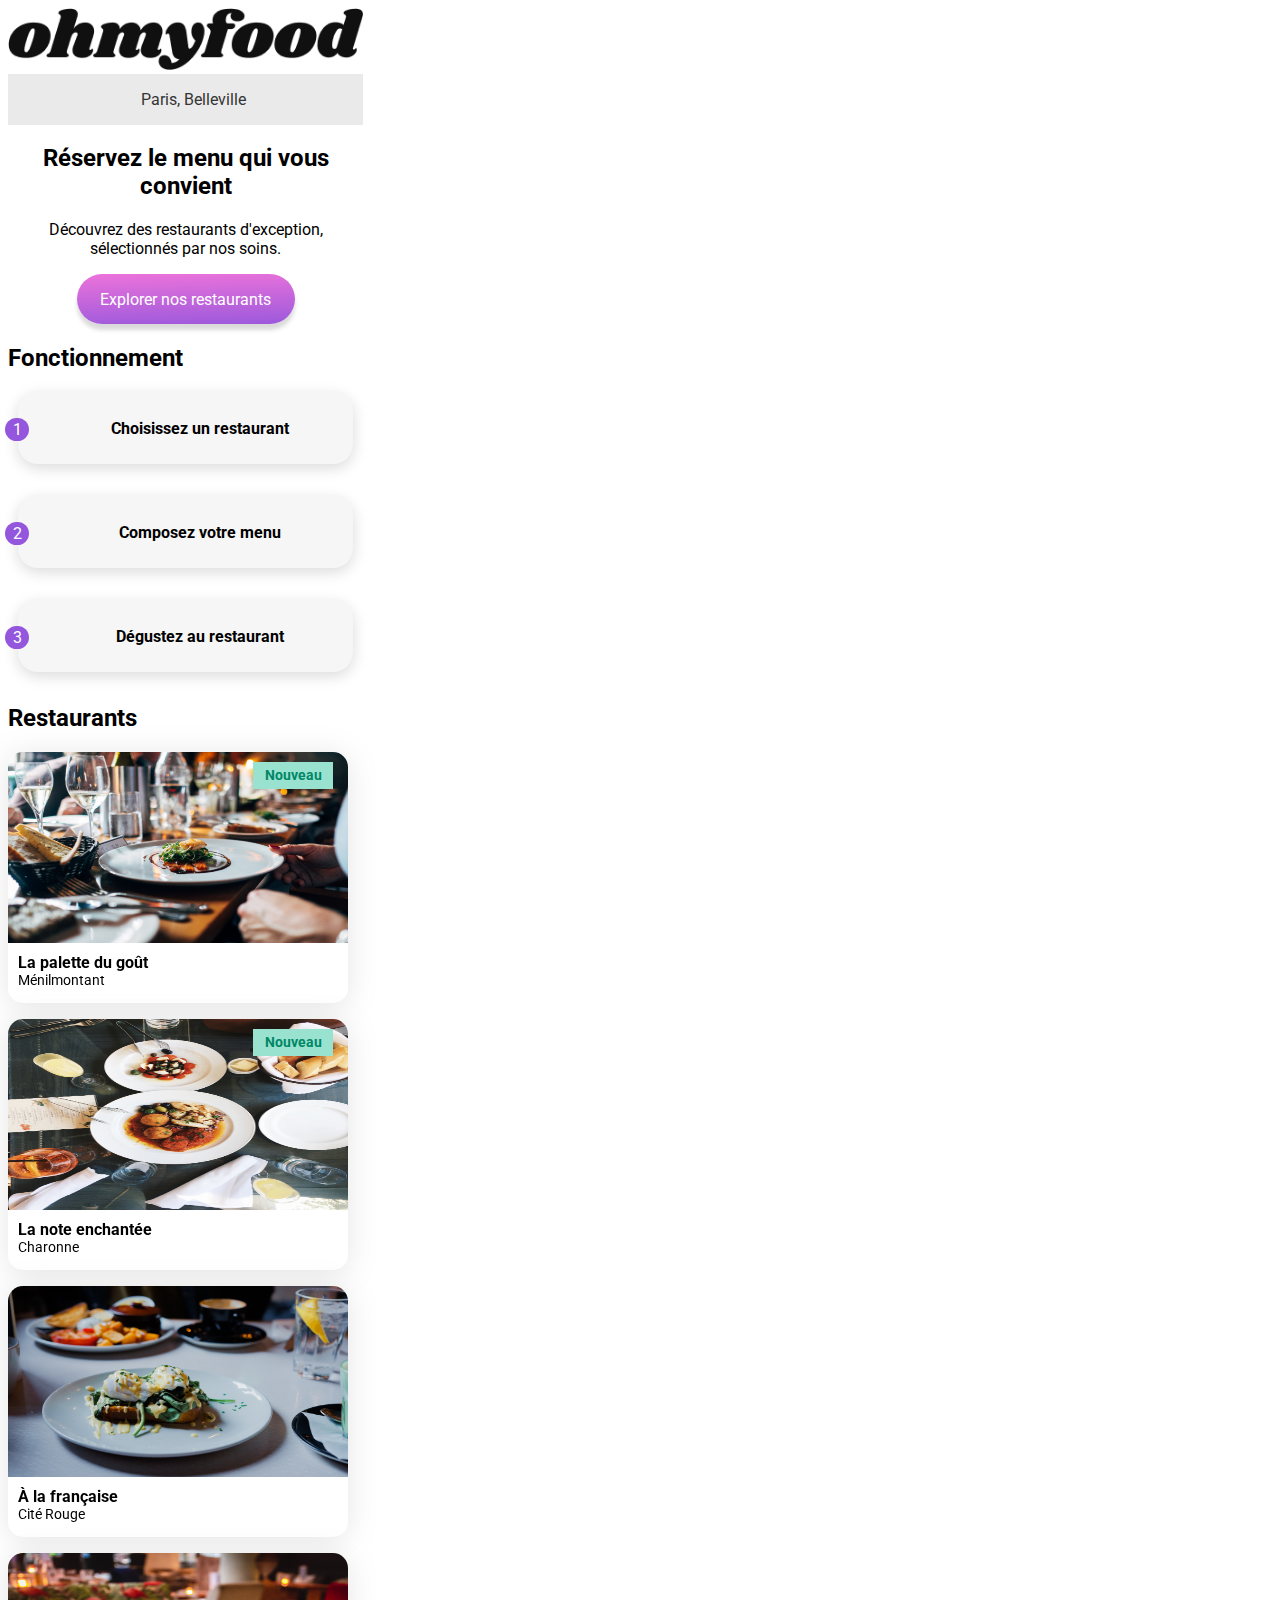
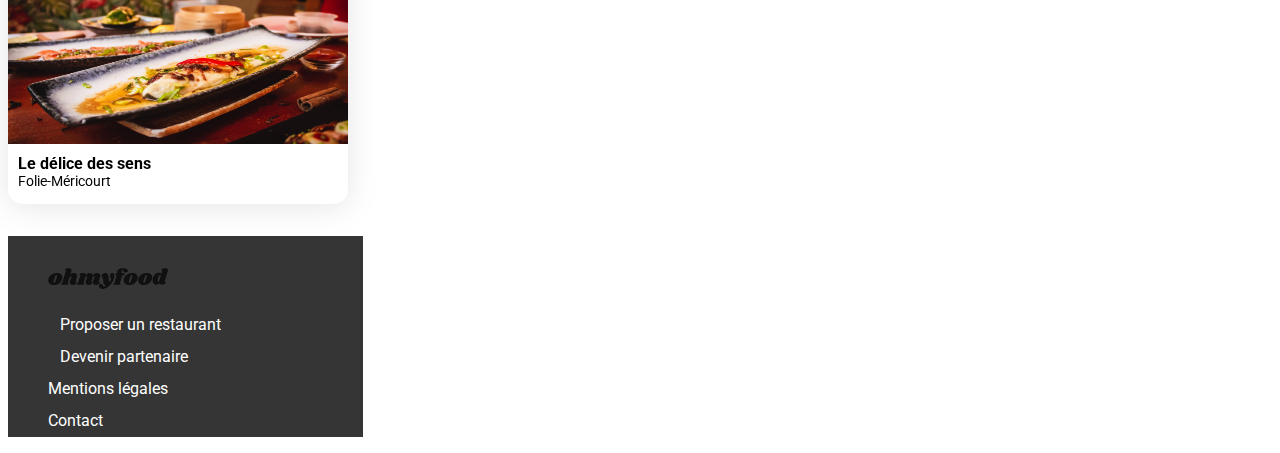
==== index.html @ 9942bced "add font" ====
<!DOCTYPE html>
<html lang="fr">
<head>
    <meta charset="UTF-8">
    <meta name="viewport" content="width=device-width, initial-scale=1.0">
    <link rel="stylesheet" href="style.css">
    <link rel="stylesheet" href="https://cdnjs.cloudflare.com/ajax/libs/font-awesome/6.2.1/css/all.min.css"
    integrity="sha512-MV7K8+y+gLIBoVD59lQIYicR65iaqukzvf/nwasF0nqhPay5w/9lJmVM2hMDcnK1OnMGCdVK+iQrJ7lzPJQd1w=="
    crossorigin="anonymous" referrerpolicy="no-referrer" />
    <link href='https://fonts.googleapis.com/css?family=Shrikhand' rel='stylesheet'>
    <link href='http://fonts.googleapis.com/css?family=Roboto' rel='stylesheet' type='text/css'>
    <title>Ohmyfood</title>
</head>
<body>



<!--Header-->
    <header>
        <!--Div avec logo + location-->
        <div>
            <img src="images/logo/ohmyfood.png" alt="logo du site">
            <div class="location">
                <i class="fa-solid fa-location-dot"></i>
                <p>Paris, Belleville</p>
            </div>
        </div>

        <!--Resume-->
        <div class="content-resume">
            <h2>Réservez le menu qui vous convient</h2>
            <p>Découvrez des restaurants d'exception, sélectionnés par nos soins.</p>
            <button class="btn">Explorer nos restaurants</button>
        </div>
    </header>

    <!--Main avec section Fonctionnement + Card restau-->
    <main>
        <!--Fonctionnement-->
        <section>
            <h2>Fonctionnement</h2>

            <article class="function-card">
                <p class="function-card-number">1</p>
                <i class="fa-solid fa-mobile-screen-button"></i>
                <p class="function-card-title">Choisissez un restaurant</p>
            </article>

            <article class="function-card">
                <p class="function-card-number">2</p>
                <i class="fa-solid fa-list-ul"></i>
                <p class="function-card-title">Composez votre menu</p>
            </article>

            <article class="function-card">
                <p class="function-card-number">3</p>
                <i class="fa-solid fa-store"></i>
                <p class="function-card-title">Dégustez au restaurant</p>
            </article>
        </section>


        <!--Card des restaurants-->

        <section>
            <h2>Restaurants</h2>

            <a href="#">
                <article class="restaurant-card">
                    <img src="images/restaurants/jay-wennington-N_Y88TWmGwA-unsplash.jpg" alt="image du restaurant">
                    <div class="tag">
                        <p>Nouveau</p>
                    </div>
                    <div class="card-content">
                        <div>
                            <h3>La palette du goût</h3>
                            <p>Ménilmontant</p>
                        </div>
                        <div class="content-icon">
                            <i class="fa-regular fa-heart"></i>
                        </div>
                    </div>
                </article>
            </a>

            <a href="#">
                <article class="restaurant-card">
                    <img src="images/restaurants/stil-u2Lp8tXIcjw-unsplash.jpg" alt="image du restaurant">
                    <div class="tag">
                        <p>Nouveau</p>
                    </div>
                    <div class="card-content">
                        <div>
                            <h3>La note enchantée</h3>
                            <p>Charonne</p>
                        </div>
                        <div class="content-icon">
                            <i class="fa-regular fa-heart"></i>
                        </div>
                    </div>
                </article>
            </a>

            <a href="#">
                <article class="restaurant-card">
                    <img src="images/restaurants/toa-heftiba-DQKerTsQwi0-unsplash.jpg" alt="image du restaurant">
                    <div class="card-content">
                        <div>
                            <h3>À la française</h3>
                            <p>Cité Rouge</p>
                        </div>
                        <div class="content-icon">
                            <i class="fa-regular fa-heart"></i>
                        </div>
                    </div>
                </article>
            </a>

            <a href="#">
                <article class="restaurant-card">
                    <img src="images/restaurants/louis-hansel-shotsoflouis-qNBGVyOCY8Q-unsplash.jpg" alt="image du restaurant">
                    <div class="card-content">
                        <div>
                            <h3>Le délice des sens</h3>
                            <p>Folie-Méricourt</p>
                        </div>
                        <div class="content-icon">
                            <i class="fa-regular fa-heart"></i>
                        </div>
                    </div>
                </article>
            </a>

        </section>
    </main>



        <!--Footer-->
    <footer>

        <div>
            <img src="images/logo/ohmyfood@2x.svg" alt="logo du site">
        </div>

        <div>
            <ul>
                <li class="footer-list">
                    <i class="fa-solid fa-utensils"></i>
                    <p>Proposer un restaurant</p>
                </li>
                <li class="footer-list">
                    <i class="fa-solid fa-handshake"></i>
                    <p>Devenir partenaire</p>
                </li>
                <li class="footer-list">Mentions légales</li>
                <!--Mailto ?-->
                <li class="footer-list">Contact</li>
            </ul>
        </div>
    </footer>

    
</body>
</html>
---- style.css ----
* {
    font-family: 'Roboto', sans-serif;
}


body {
    width: 355px;
}


a {
    text-decoration: none;
    color: black;
}

li {
    list-style: none;
}

/******Componant Restaurant Card*****/

.restaurant-card {
    height: 251px;
    width: 340px;
    display: flex;
    flex-direction: column;
    border-radius: 15px;
    filter: drop-shadow(0px 3px 15px rgba(0, 0, 0, 0.1));
    background-color: white;
    margin-bottom: 1em;
}

.restaurant-card img {
    width: 100%;
    height: 76%;
    border-top-left-radius: 15px;
    border-top-right-radius: 15px;
}

.tag {
    position: absolute;
    right: 15px;
    top: 10px;
    background-color: #99E2D0;
    width: 80px;
    height: 22px;
    font-size: 14px;
    text-align: center;
    padding-top: 5px;
}

.tag p {
    margin: 0;
    color: #008766;
    font-weight: bold;
}

.card-content {
    padding-left: 10px;
    padding-right: 15px;
    display: flex;
    justify-content: space-between;
}

.card-content h3 {
    margin: 0;
    font-size: 16px;
    margin-top: 10px;
}

.card-content p {
    margin: 0;
    font-size: 14px;
}

.content-icon {
    display: flex;
    align-items: center;
}

.fa-heart {
    font-size: 22px;
}




/*********Componant Function Card*********/

.function-card {
    display: flex;
    width: 335px;
    border-radius: 20px;
    height: 72px;
    position: relative;
    margin: 10px;
    background-color: #F6F6F6;
    box-shadow: 0px 4px 15px 0px #00000026;
    margin-bottom: 2em;
}

.function-card-number {
    position: absolute;
    left: -13px;
    top: 10px;
    background-color: #9356DC;
    color: white;
    border-radius: 31px;
    width: 24px;
    text-align: center;
    height: 21px;
    padding-top: 2px;
}

.function-card i {
    display: flex;
    align-items: center;
    padding-left: 29px;
    font-size: 21px;
    color: #7E7E7E;
}

.function-card-title {
    width: 100%;
    align-items: center;
    display: flex;
    justify-content: center;
    font-weight: bold;
}

/****Footer *****/

footer {
    background-color: #353535;
    color: white;
    margin-top: 2em;
}

footer img {
    width: 120px;
    padding-left: 2.5em;
    fill: white;
    padding-top: 2em;
}

.footer-list {
    display: flex;
    line-height: 2em;
}

.footer-list i {
    display: flex;
    align-items: center;
    font-size: 13px;
}

.footer-list p {
    padding-left: 12px;
    margin: 0;
}

/***Componant Btn***/

.btn {
    width: 218px;
    height: 50px;
    border-radius: 25px;
    background: linear-gradient(358.33deg, #9356DC -11.44%, #FF79DA 123.93%);
    color: white;
    border: none;
    font-size: 1em;
    box-shadow: 0px 6px 4px 0px #00000026;
}

/******** Header ********/

.location {
    display: flex;
    align-items: center;
    background-color: #EAEAEA;
    color: #353535;
    justify-content: center;
}

.location p {
    padding-left: 1em;
}

.content-resume {
    text-align: center;
}

header img {
    width: 100%;
}
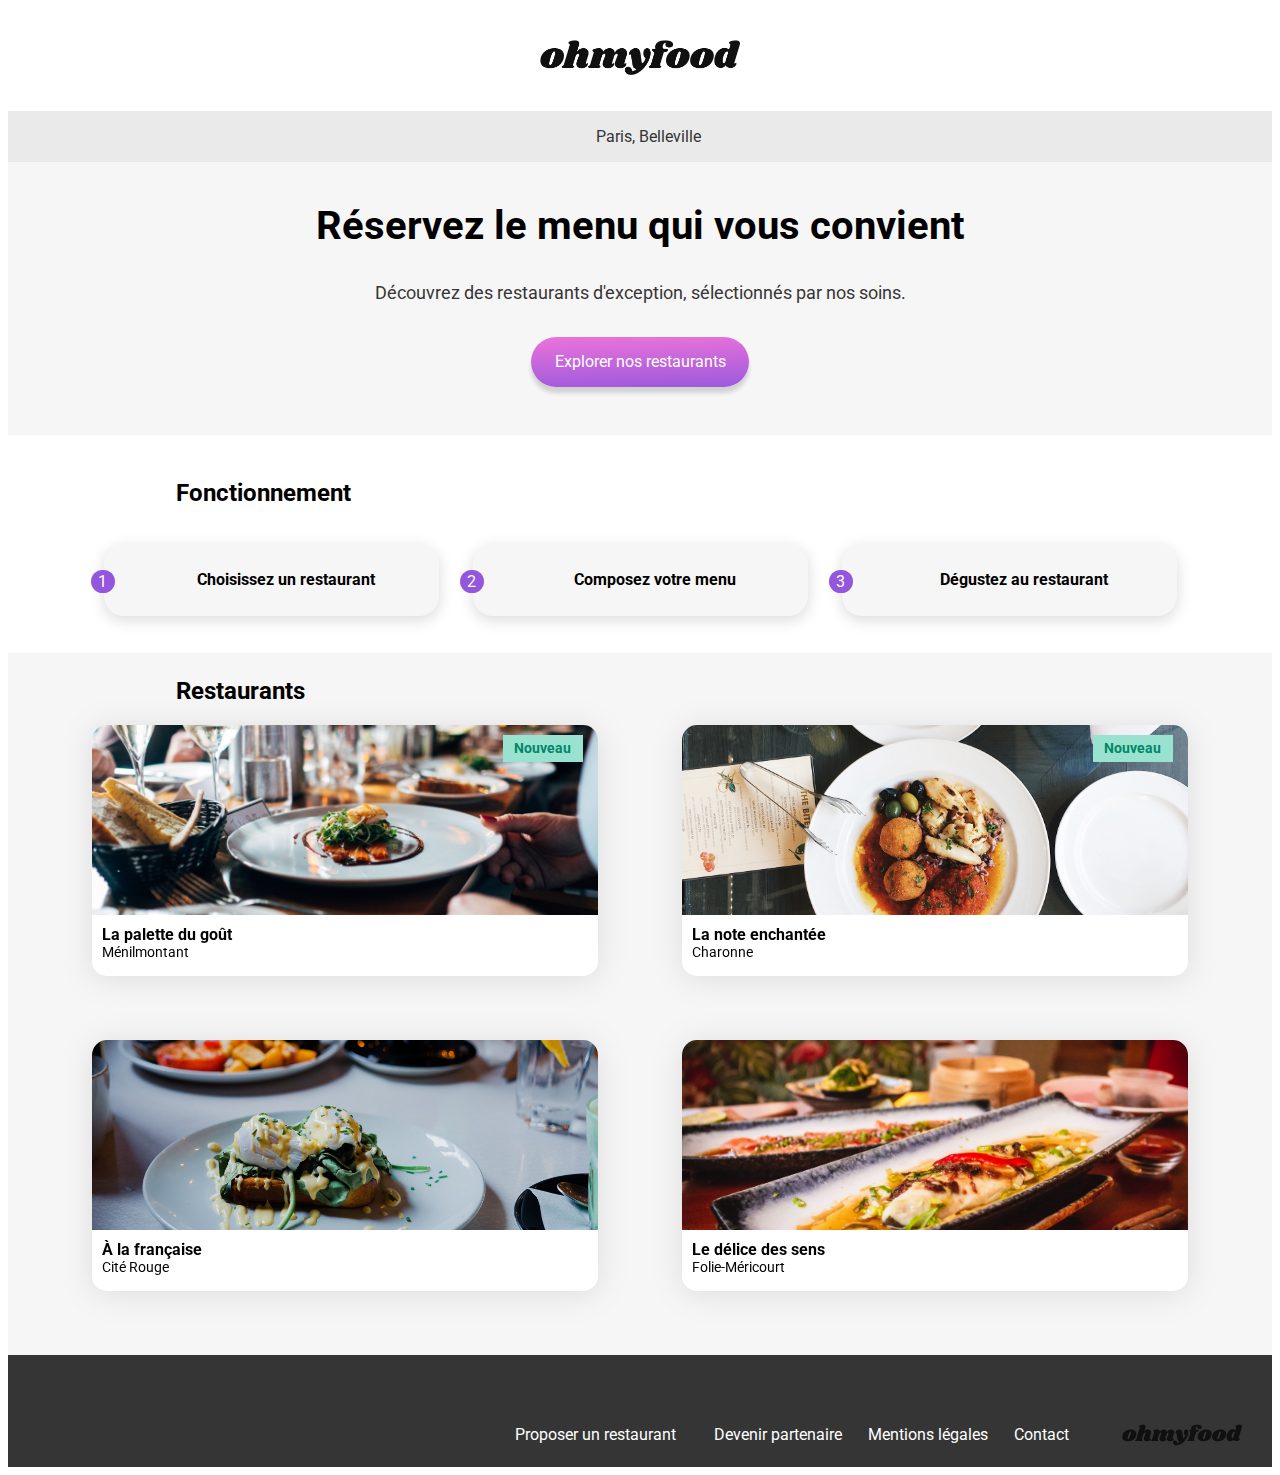
==== commit 4625faab: "responsive desktop homepage" ====
--- a/index.html
+++ b/index.html
@@ -18,7 +18,7 @@
 <!--Header-->
     <header>
         <!--Div avec logo + location-->
-        <div>
+        <div class="container-header">
             <img src="images/logo/ohmyfood.png" alt="logo du site">
             <div class="location">
                 <i class="fa-solid fa-location-dot"></i>
@@ -40,96 +40,100 @@
         <section>
             <h2>Fonctionnement</h2>
 
-            <article class="function-card">
-                <p class="function-card-number">1</p>
-                <i class="fa-solid fa-mobile-screen-button"></i>
-                <p class="function-card-title">Choisissez un restaurant</p>
-            </article>
+            <div class="container-card">
+                <article class="function-card">
+                    <p class="function-card-number">1</p>
+                    <i class="fa-solid fa-mobile-screen-button"></i>
+                    <p class="function-card-title">Choisissez un restaurant</p>
+                </article>
 
-            <article class="function-card">
-                <p class="function-card-number">2</p>
-                <i class="fa-solid fa-list-ul"></i>
-                <p class="function-card-title">Composez votre menu</p>
-            </article>
+                <article class="function-card">
+                    <p class="function-card-number">2</p>
+                    <i class="fa-solid fa-list-ul"></i>
+                    <p class="function-card-title">Composez votre menu</p>
+                </article>
 
-            <article class="function-card">
-                <p class="function-card-number">3</p>
-                <i class="fa-solid fa-store"></i>
-                <p class="function-card-title">Dégustez au restaurant</p>
-            </article>
+                <article class="function-card">
+                    <p class="function-card-number">3</p>
+                    <i class="fa-solid fa-store"></i>
+                    <p class="function-card-title">Dégustez au restaurant</p>
+                </article>
+            </div>
         </section>
 
 
         <!--Card des restaurants-->
 
-        <section>
+        <section class="container-card-restaurant">
             <h2>Restaurants</h2>
 
-            <a href="#">
-                <article class="restaurant-card">
-                    <img src="images/restaurants/jay-wennington-N_Y88TWmGwA-unsplash.jpg" alt="image du restaurant">
-                    <div class="tag">
-                        <p>Nouveau</p>
-                    </div>
-                    <div class="card-content">
-                        <div>
-                            <h3>La palette du goût</h3>
-                            <p>Ménilmontant</p>
+            <div class="container-restaurant">
+                <a href="#">
+                    <article class="restaurant-card">
+                        <img src="images/restaurants/jay-wennington-N_Y88TWmGwA-unsplash.jpg" alt="image du restaurant">
+                        <div class="tag">
+                            <p>Nouveau</p>
                         </div>
-                        <div class="content-icon">
-                            <i class="fa-regular fa-heart"></i>
+                        <div class="card-content">
+                            <div>
+                                <h3>La palette du goût</h3>
+                                <p>Ménilmontant</p>
+                            </div>
+                            <div class="content-icon">
+                                <i class="fa-regular fa-heart"></i>
+                            </div>
                         </div>
-                    </div>
-                </article>
-            </a>
+                    </article>
+                </a>
 
-            <a href="#">
-                <article class="restaurant-card">
-                    <img src="images/restaurants/stil-u2Lp8tXIcjw-unsplash.jpg" alt="image du restaurant">
-                    <div class="tag">
-                        <p>Nouveau</p>
-                    </div>
-                    <div class="card-content">
-                        <div>
-                            <h3>La note enchantée</h3>
-                            <p>Charonne</p>
+                <a href="#">
+                    <article class="restaurant-card">
+                        <img src="images/restaurants/stil-u2Lp8tXIcjw-unsplash.jpg" alt="image du restaurant">
+                        <div class="tag">
+                            <p>Nouveau</p>
                         </div>
-                        <div class="content-icon">
-                            <i class="fa-regular fa-heart"></i>
+                        <div class="card-content">
+                            <div>
+                                <h3>La note enchantée</h3>
+                                <p>Charonne</p>
+                            </div>
+                            <div class="content-icon">
+                                <i class="fa-regular fa-heart"></i>
+                            </div>
                         </div>
-                    </div>
-                </article>
-            </a>
+                    </article>
+                </a>
 
-            <a href="#">
-                <article class="restaurant-card">
-                    <img src="images/restaurants/toa-heftiba-DQKerTsQwi0-unsplash.jpg" alt="image du restaurant">
-                    <div class="card-content">
-                        <div>
-                            <h3>À la française</h3>
-                            <p>Cité Rouge</p>
+                <a href="#">
+                    <article class="restaurant-card">
+                        <img src="images/restaurants/toa-heftiba-DQKerTsQwi0-unsplash.jpg" alt="image du restaurant">
+                        <div class="card-content">
+                            <div>
+                                <h3>À la française</h3>
+                                <p>Cité Rouge</p>
+                            </div>
+                            <div class="content-icon">
+                                <i class="fa-regular fa-heart"></i>
+                            </div>
                         </div>
-                        <div class="content-icon">
-                            <i class="fa-regular fa-heart"></i>
+                    </article>
+                </a>
+
+                <a href="#">
+                    <article class="restaurant-card">
+                        <img src="images/restaurants/louis-hansel-shotsoflouis-qNBGVyOCY8Q-unsplash.jpg" alt="image du restaurant">
+                        <div class="card-content">
+                            <div>
+                                <h3>Le délice des sens</h3>
+                                <p>Folie-Méricourt</p>
+                            </div>
+                            <div class="content-icon">
+                                <i class="fa-regular fa-heart"></i>
+                            </div>
                         </div>
-                    </div>
-                </article>
-            </a>
-
-            <a href="#">
-                <article class="restaurant-card">
-                    <img src="images/restaurants/louis-hansel-shotsoflouis-qNBGVyOCY8Q-unsplash.jpg" alt="image du restaurant">
-                    <div class="card-content">
-                        <div>
-                            <h3>Le délice des sens</h3>
-                            <p>Folie-Méricourt</p>
-                        </div>
-                        <div class="content-icon">
-                            <i class="fa-regular fa-heart"></i>
-                        </div>
-                    </div>
-                </article>
-            </a>
+                    </article>
+                </a>
+            </div>
 
         </section>
     </main>
@@ -139,11 +143,11 @@
         <!--Footer-->
     <footer>
 
-        <div>
+        <div class="footer-img">
             <img src="images/logo/ohmyfood@2x.svg" alt="logo du site">
         </div>
 
-        <div>
+        <div class="container-list">
             <ul>
                 <li class="footer-list">
                     <i class="fa-solid fa-utensils"></i>
--- a/style.css
+++ b/style.css
@@ -5,9 +5,6 @@
 }
 
 
-body {
-    width: 355px;
-}
 
 
 a {
@@ -194,4 +191,105 @@
 
 header img {
     width: 100%;
+}
+
+/*******Responsive*********/
+
+    /*****Version Desktop*******/
+
+@media screen and (min-width: 1024px)    {
+    
+    .container-header {
+        text-align: center;
+    }
+
+    header img {
+        width: 200px;
+        margin-top: 2em;
+        margin-bottom: 2em;
+    }
+
+    .content-resume {
+        background-color: #F6F6F6;
+        padding-bottom: 3em;
+    }
+
+    .content-resume h2 {
+        font-size: 2.5em;
+        margin-top: 0;
+        padding-top: 1em;
+    }
+
+    .content-resume p {
+        color: #353535;
+        font-size: 18px;
+    }
+
+    .btn {
+        margin-top: 1em;
+    }
+
+    .container-card {
+        display: flex;
+        justify-content: center;
+    }
+
+    section h2 {
+        margin-left: 7em;
+        padding-top: 1em;
+    }
+
+    .function-card {
+        margin: 17px;
+    }
+
+    .container-restaurant {
+        display: flex;
+        flex-wrap: wrap;
+        justify-content: space-evenly;
+    }
+
+    .container-restaurant a {
+        width: 40%;
+    }
+
+    .restaurant-card img {
+        object-fit: cover;
+    }
+
+    .restaurant-card {
+        width: 100%;
+        margin-bottom: 4em;
+    }
+
+    .container-card-restaurant {
+        background-color: #F6F6F6;
+    }
+
+    footer {
+        margin-top: 0;
+        padding-top: 3em;
+        display: flex;
+        flex-direction: row-reverse;
+    }
+
+    .footer-img {
+        display: flex;
+        width: 15%;
+    }
+
+    footer img {
+        padding-top: 0;
+    }
+
+    .container-list {
+        width: 50%;
+    }
+
+    footer ul {
+        display: flex;
+        justify-content: space-around;
+    }
+
+
 }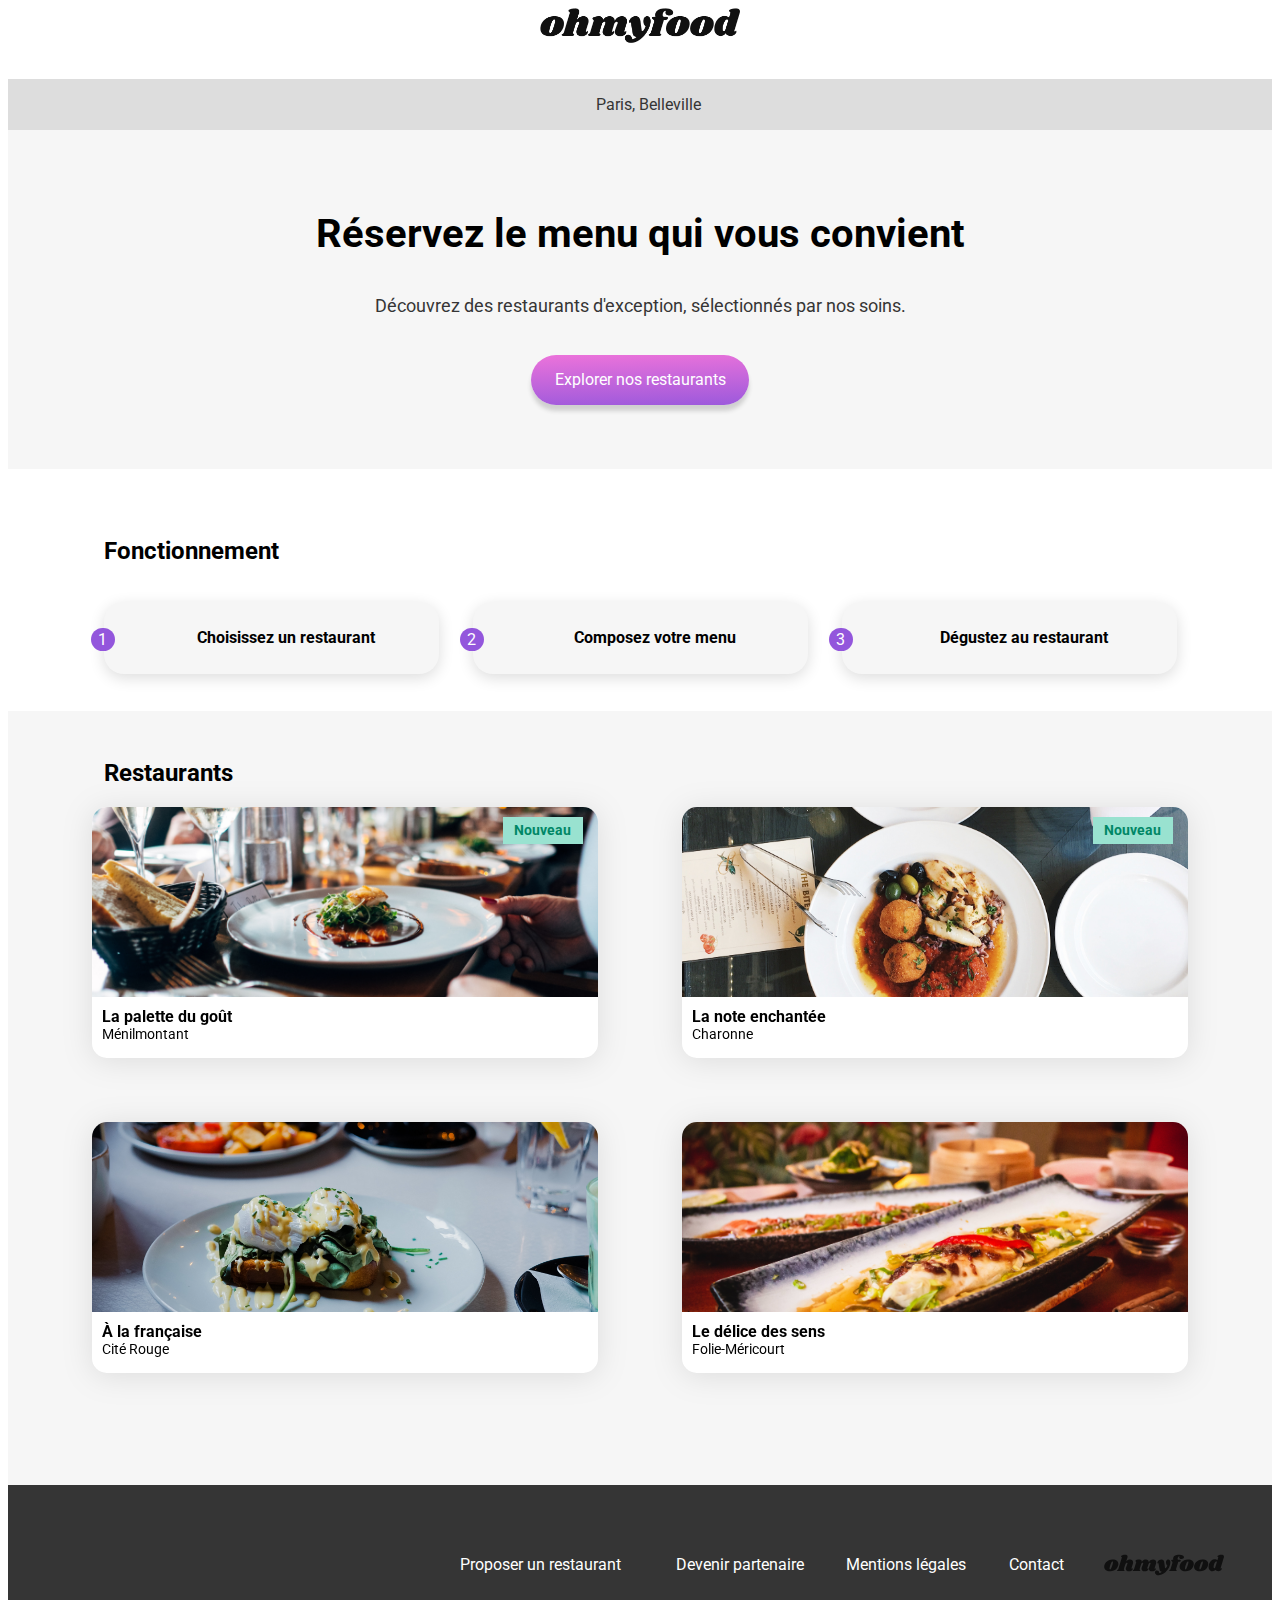
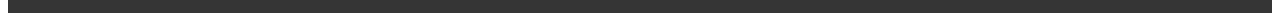
==== commit f075ecea: "install scss in index file" ====
--- a/index.html
+++ b/index.html
@@ -38,7 +38,7 @@
     <main>
         <!--Fonctionnement-->
         <section>
-            <h2>Fonctionnement</h2>
+            <h2 class="section-title">Fonctionnement</h2>
 
             <div class="container-card">
                 <article class="function-card">
@@ -65,7 +65,7 @@
         <!--Card des restaurants-->
 
         <section class="container-card-restaurant">
-            <h2>Restaurants</h2>
+            <h2 class="section-title">Restaurants</h2>
 
             <div class="container-restaurant">
                 <a href="#">
@@ -141,7 +141,7 @@
 
 
         <!--Footer-->
-    <footer>
+    <footer class="footer">
 
         <div class="footer-img">
             <img src="images/logo/ohmyfood@2x.svg" alt="logo du site">
--- a/style.css
+++ b/style.css
@@ -1,295 +1,306 @@
-
-
+/********* General **********/
 * {
-    font-family: 'Roboto', sans-serif;
-}
-
-
-
+  font-family: "Roboto", sans-serif;
+}
 
 a {
-    text-decoration: none;
-    color: black;
+  text-decoration: none;
+  color: black;
 }
 
 li {
-    list-style: none;
+  list-style: none;
+}
+
+/***** Variables ******/
+/***********Header*************/
+.container-header {
+  text-align: center;
+}
+.container-header img {
+  width: 200px;
+}
+@media screen and (min-width: 768px) {
+  .container-header img {
+    margin-bottom: 2em;
+  }
+}
+
+.location {
+  display: flex;
+  align-items: center;
+  background-color: #dddddd;
+  color: #353535;
+  justify-content: center;
+}
+.location p {
+  padding-left: 1em;
+}
+
+.content-resume {
+  text-align: center;
+  background-color: #F6F6F6;
+  padding-bottom: 4em;
+}
+.content-resume h2 {
+  margin-top: 0;
+  padding-top: 2em;
+  margin-right: 1em;
+  margin-left: 1em;
+}
+@media screen and (min-width: 768px) {
+  .content-resume h2 {
+    font-size: 2.5em;
+  }
+}
+.content-resume p {
+  color: #353535;
+  font-size: 18px;
+  padding: 5px;
+}
+
+/***Componant Btn***/
+.btn {
+  width: 218px;
+  height: 50px;
+  border-radius: 25px;
+  background: linear-gradient(358.33deg, #9356DC -11.44%, #FF79DA 123.93%);
+  color: white;
+  border: none;
+  font-size: 1em;
+  box-shadow: 0px 6px 4px 0px #d0d0d0;
+  /***Responsive Desktop & Tablette***/
+}
+@media screen and (min-width: 1024px) and (min-width: 768px) {
+  .btn {
+    margin-top: 1em;
+  }
+}
+
+/***********Main*************/
+.section-title {
+  padding-top: 2em;
+  padding-left: 1em;
+}
+@media screen and (min-width: 768px) {
+  .section-title {
+    margin-left: 1em;
+  }
+}
+@media screen and (min-width: 1024px) {
+  .section-title {
+    margin-left: 3em;
+  }
+}
+
+/*********Componant Function Card*********/
+.container-card {
+  display: flex;
+  flex-wrap: wrap;
+  justify-content: center;
+}
+@media screen and (min-width: 1024px) {
+  .container-card {
+    flex-wrap: nowrap;
+  }
+}
+
+.function-card {
+  display: flex;
+  width: 335px;
+  border-radius: 20px;
+  height: 72px;
+  position: relative;
+  margin: 10px;
+  background-color: #F6F6F6;
+  box-shadow: 0px 4px 15px 0px #dddddd;
+  margin-bottom: 2em;
+}
+@media screen and (min-width: 1024px) and (min-width: 768px) {
+  .function-card {
+    margin: 17px;
+  }
+}
+.function-card-number {
+  position: absolute;
+  left: -13px;
+  top: 10px;
+  background-color: #9356DC;
+  color: white;
+  border-radius: 31px;
+  width: 24px;
+  text-align: center;
+  height: 21px;
+  padding-top: 2px;
+}
+.function-card i {
+  display: flex;
+  align-items: center;
+  padding-left: 29px;
+  font-size: 21px;
+  color: #909090;
+}
+.function-card-title {
+  width: 100%;
+  align-items: center;
+  display: flex;
+  justify-content: center;
+  font-weight: bold;
 }
 
 /******Componant Restaurant Card*****/
+.container-restaurant {
+  display: flex;
+  flex-wrap: wrap;
+  justify-content: center;
+}
+@media screen and (min-width: 768px) {
+  .container-restaurant {
+    justify-content: space-evenly;
+  }
+  .container-restaurant a {
+    width: 40%;
+  }
+}
+
+.container-card-restaurant {
+  background-color: #F6F6F6;
+  padding-bottom: 3em;
+}
 
 .restaurant-card {
-    height: 251px;
-    width: 340px;
+  height: 251px;
+  width: 340px;
+  display: flex;
+  flex-direction: column;
+  border-radius: 15px;
+  filter: drop-shadow(0px 3px 15px rgba(0, 0, 0, 0.1));
+  background-color: white;
+  margin-bottom: 1em;
+}
+@media screen and (min-width: 768px) {
+  .restaurant-card {
+    width: 100%;
+    margin-bottom: 4em;
+  }
+}
+.restaurant-card img {
+  width: 100%;
+  height: 76%;
+  border-top-left-radius: 15px;
+  border-top-right-radius: 15px;
+  object-fit: cover;
+}
+
+.tag {
+  position: absolute;
+  right: 15px;
+  top: 10px;
+  background-color: #99E2D0;
+  width: 80px;
+  height: 22px;
+  font-size: 14px;
+  text-align: center;
+  padding-top: 5px;
+}
+.tag p {
+  margin: 0;
+  color: #008766;
+  font-weight: bold;
+}
+
+.card-content {
+  padding-left: 10px;
+  padding-right: 15px;
+  display: flex;
+  justify-content: space-between;
+}
+.card-content h3 {
+  margin: 0;
+  font-size: 16px;
+  margin-top: 10px;
+}
+.card-content p {
+  margin: 0;
+  font-size: 14px;
+}
+
+.content-icon {
+  display: flex;
+  align-items: center;
+}
+
+.fa-heart {
+  font-size: 22px;
+}
+
+/****Footer *****/
+.footer {
+  background-color: #353535;
+  color: white;
+  padding-bottom: 1em;
+}
+@media screen and (min-width: 768px) {
+  .footer {
+    margin-top: 0;
+    padding-top: 3em;
     display: flex;
-    flex-direction: column;
-    border-radius: 15px;
-    filter: drop-shadow(0px 3px 15px rgba(0, 0, 0, 0.1));
-    background-color: white;
-    margin-bottom: 1em;
-}
-
-.restaurant-card img {
-    width: 100%;
-    height: 76%;
-    border-top-left-radius: 15px;
-    border-top-right-radius: 15px;
-}
-
-.tag {
-    position: absolute;
-    right: 15px;
-    top: 10px;
-    background-color: #99E2D0;
-    width: 80px;
-    height: 22px;
-    font-size: 14px;
-    text-align: center;
-    padding-top: 5px;
-}
-
-.tag p {
-    margin: 0;
-    color: #008766;
-    font-weight: bold;
-}
-
-.card-content {
-    padding-left: 10px;
-    padding-right: 15px;
+    flex-direction: row-reverse;
+  }
+}
+@media screen and (min-width: 768px) {
+  .footer-img {
+    display: flex;
+  }
+}
+.footer img {
+  width: 120px;
+  padding-left: 2.5em;
+  fill: white;
+  padding-top: 2em;
+}
+@media screen and (min-width: 768px) {
+  .footer img {
+    padding-top: 0;
+    padding-right: 1em;
+    display: flex;
+  }
+}
+@media screen and (min-width: 1024px) {
+  .footer img {
+    padding-right: 3em;
+  }
+}
+@media screen and (min-width: 768px) {
+  .footer ul {
     display: flex;
     justify-content: space-between;
-}
-
-.card-content h3 {
-    margin: 0;
-    font-size: 16px;
-    margin-top: 10px;
-}
-
-.card-content p {
-    margin: 0;
-    font-size: 14px;
-}
-
-.content-icon {
-    display: flex;
-    align-items: center;
-}
-
-.fa-heart {
-    font-size: 22px;
-}
-
-
-
-
-/*********Componant Function Card*********/
-
-.function-card {
-    display: flex;
-    width: 335px;
-    border-radius: 20px;
-    height: 72px;
-    position: relative;
-    margin: 10px;
-    background-color: #F6F6F6;
-    box-shadow: 0px 4px 15px 0px #00000026;
-    margin-bottom: 2em;
-}
-
-.function-card-number {
-    position: absolute;
-    left: -13px;
-    top: 10px;
-    background-color: #9356DC;
-    color: white;
-    border-radius: 31px;
-    width: 24px;
-    text-align: center;
-    height: 21px;
-    padding-top: 2px;
-}
-
-.function-card i {
-    display: flex;
-    align-items: center;
-    padding-left: 29px;
-    font-size: 21px;
-    color: #7E7E7E;
-}
-
-.function-card-title {
+    padding: 0;
+    padding-left: 1em;
+  }
+}
+.footer-list {
+  display: flex;
+  line-height: 2em;
+  align-items: center;
+}
+.footer-list i {
+  font-size: 13px;
+}
+.footer-list p {
+  padding-left: 12px;
+  margin: 0;
+}
+
+@media screen and (min-width: 768px) {
+  .container-list {
     width: 100%;
-    align-items: center;
-    display: flex;
-    justify-content: center;
-    font-weight: bold;
-}
-
-/****Footer *****/
-
-footer {
-    background-color: #353535;
-    color: white;
-    margin-top: 2em;
-}
-
-footer img {
-    width: 120px;
-    padding-left: 2.5em;
-    fill: white;
-    padding-top: 2em;
-}
-
-.footer-list {
-    display: flex;
-    line-height: 2em;
-}
-
-.footer-list i {
-    display: flex;
-    align-items: center;
-    font-size: 13px;
-}
-
-.footer-list p {
-    padding-left: 12px;
-    margin: 0;
-}
-
-/***Componant Btn***/
-
-.btn {
-    width: 218px;
-    height: 50px;
-    border-radius: 25px;
-    background: linear-gradient(358.33deg, #9356DC -11.44%, #FF79DA 123.93%);
-    color: white;
-    border: none;
-    font-size: 1em;
-    box-shadow: 0px 6px 4px 0px #00000026;
-}
-
-/******** Header ********/
-
-.location {
-    display: flex;
-    align-items: center;
-    background-color: #EAEAEA;
-    color: #353535;
-    justify-content: center;
-}
-
-.location p {
-    padding-left: 1em;
-}
-
-.content-resume {
-    text-align: center;
-}
-
-header img {
-    width: 100%;
-}
-
-/*******Responsive*********/
-
-    /*****Version Desktop*******/
-
-@media screen and (min-width: 1024px)    {
-    
-    .container-header {
-        text-align: center;
-    }
-
-    header img {
-        width: 200px;
-        margin-top: 2em;
-        margin-bottom: 2em;
-    }
-
-    .content-resume {
-        background-color: #F6F6F6;
-        padding-bottom: 3em;
-    }
-
-    .content-resume h2 {
-        font-size: 2.5em;
-        margin-top: 0;
-        padding-top: 1em;
-    }
-
-    .content-resume p {
-        color: #353535;
-        font-size: 18px;
-    }
-
-    .btn {
-        margin-top: 1em;
-    }
-
-    .container-card {
-        display: flex;
-        justify-content: center;
-    }
-
-    section h2 {
-        margin-left: 7em;
-        padding-top: 1em;
-    }
-
-    .function-card {
-        margin: 17px;
-    }
-
-    .container-restaurant {
-        display: flex;
-        flex-wrap: wrap;
-        justify-content: space-evenly;
-    }
-
-    .container-restaurant a {
-        width: 40%;
-    }
-
-    .restaurant-card img {
-        object-fit: cover;
-    }
-
-    .restaurant-card {
-        width: 100%;
-        margin-bottom: 4em;
-    }
-
-    .container-card-restaurant {
-        background-color: #F6F6F6;
-    }
-
-    footer {
-        margin-top: 0;
-        padding-top: 3em;
-        display: flex;
-        flex-direction: row-reverse;
-    }
-
-    .footer-img {
-        display: flex;
-        width: 15%;
-    }
-
-    footer img {
-        padding-top: 0;
-    }
-
-    .container-list {
-        width: 50%;
-    }
-
-    footer ul {
-        display: flex;
-        justify-content: space-around;
-    }
-
-
-}+  }
+}
+@media screen and (min-width: 1024px) {
+  .container-list {
+    width: 50%;
+  }
+}
+
+/*# sourceMappingURL=style.css.map */
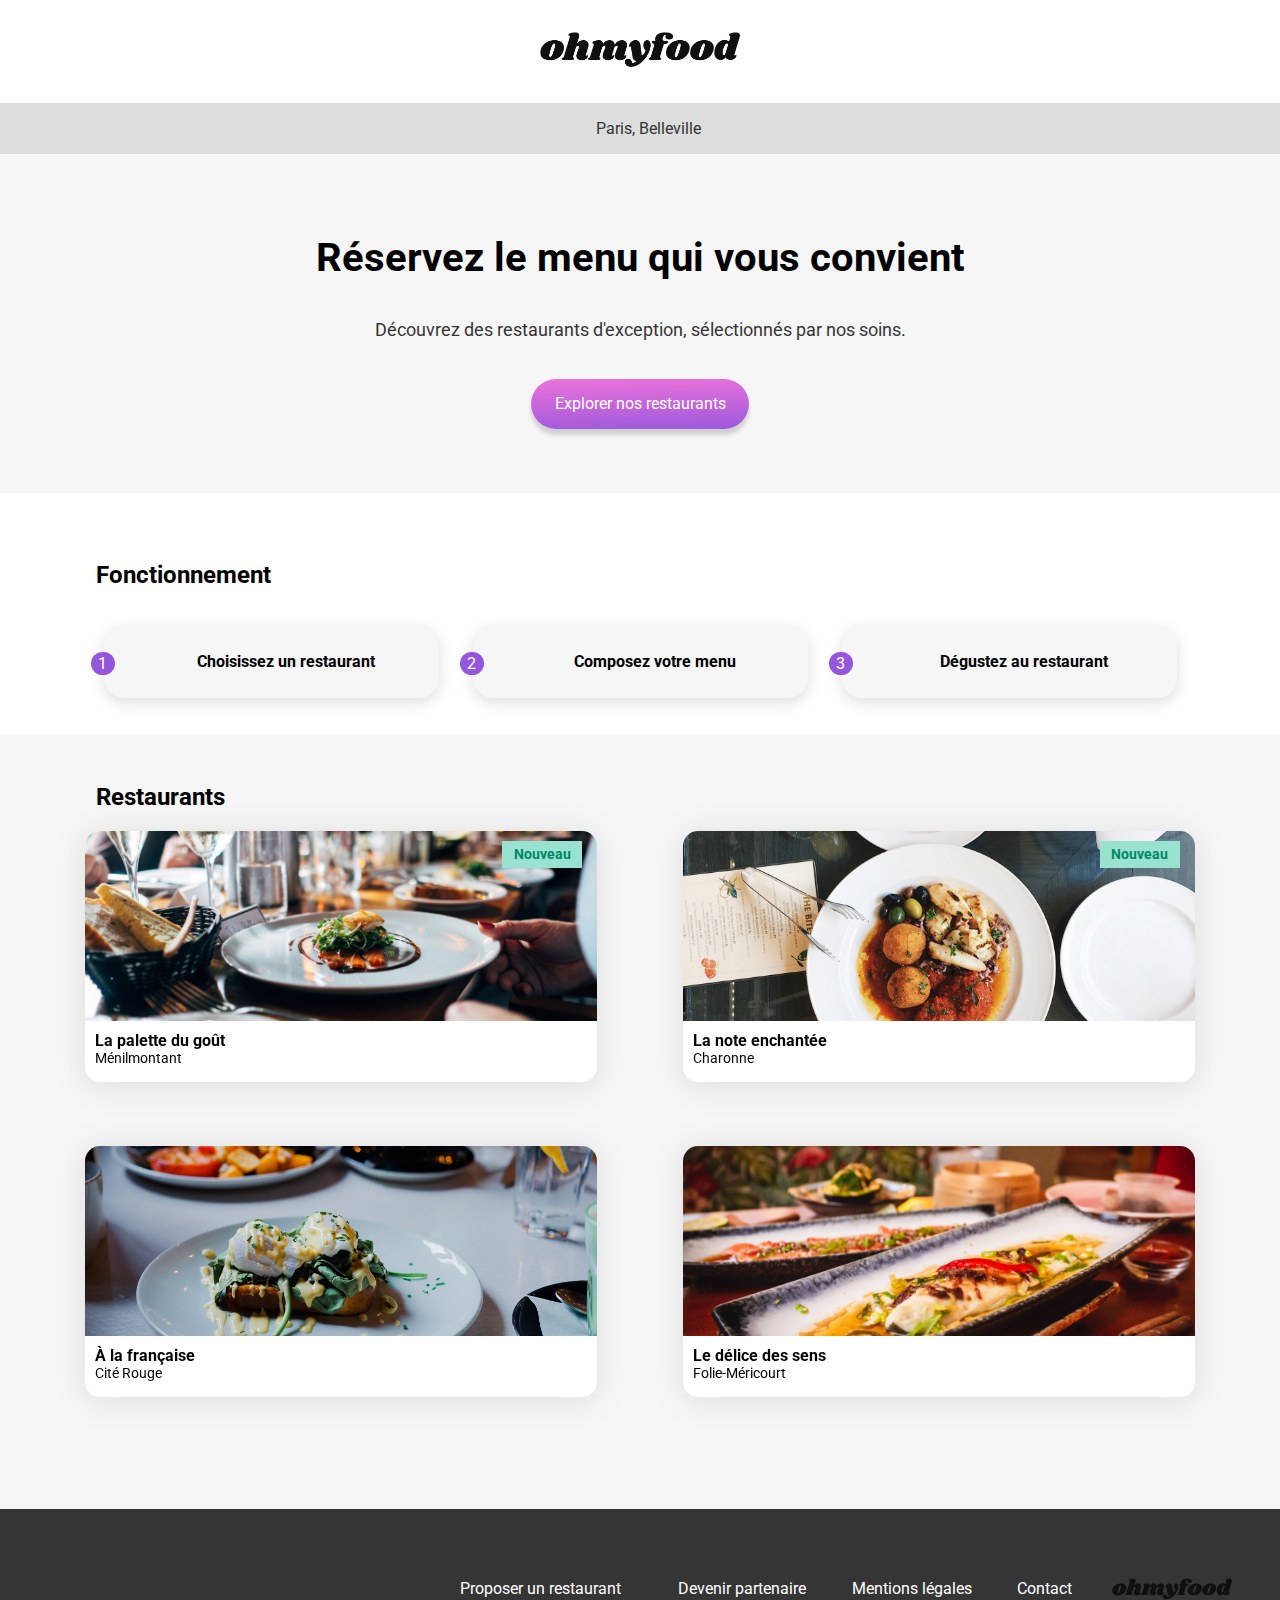
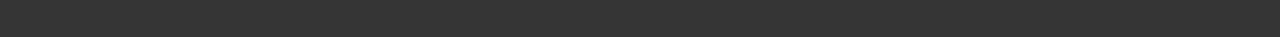
==== commit bd399964: "add link page" ====
--- a/index.html
+++ b/index.html
@@ -68,7 +68,7 @@
             <h2 class="section-title">Restaurants</h2>
 
             <div class="container-restaurant">
-                <a href="#">
+                <a href="restau1.html">
                     <article class="restaurant-card">
                         <img src="images/restaurants/jay-wennington-N_Y88TWmGwA-unsplash.jpg" alt="image du restaurant">
                         <div class="tag">
@@ -86,7 +86,7 @@
                     </article>
                 </a>
 
-                <a href="#">
+                <a href="restau2.html">
                     <article class="restaurant-card">
                         <img src="images/restaurants/stil-u2Lp8tXIcjw-unsplash.jpg" alt="image du restaurant">
                         <div class="tag">
@@ -104,7 +104,7 @@
                     </article>
                 </a>
 
-                <a href="#">
+                <a href="restau3.html">
                     <article class="restaurant-card">
                         <img src="images/restaurants/toa-heftiba-DQKerTsQwi0-unsplash.jpg" alt="image du restaurant">
                         <div class="card-content">
@@ -119,7 +119,7 @@
                     </article>
                 </a>
 
-                <a href="#">
+                <a href="restau4.html">
                     <article class="restaurant-card">
                         <img src="images/restaurants/louis-hansel-shotsoflouis-qNBGVyOCY8Q-unsplash.jpg" alt="image du restaurant">
                         <div class="card-content">
--- a/style.css
+++ b/style.css
@@ -1,4 +1,8 @@
 /********* General **********/
+body {
+  margin: 0;
+}
+
 * {
   font-family: "Roboto", sans-serif;
 }
@@ -16,11 +20,12 @@
 /***********Header*************/
 .container-header {
   text-align: center;
+  margin-top: 2em;
 }
 .container-header img {
   width: 200px;
 }
-@media screen and (min-width: 768px) {
+@media screen and (min-width: 1024px) {
   .container-header img {
     margin-bottom: 2em;
   }
@@ -233,7 +238,15 @@
 .fa-heart {
   font-size: 22px;
 }
-
+.fa-heart:active {
+  animation: heart 1000ms forwards;
+}
+
+@keyframes heart {
+  to {
+    background: linear-gradient(358.33deg, #9356DC -11.44%, #FF79DA 123.93%);
+  }
+}
 /****Footer *****/
 .footer {
   background-color: #353535;
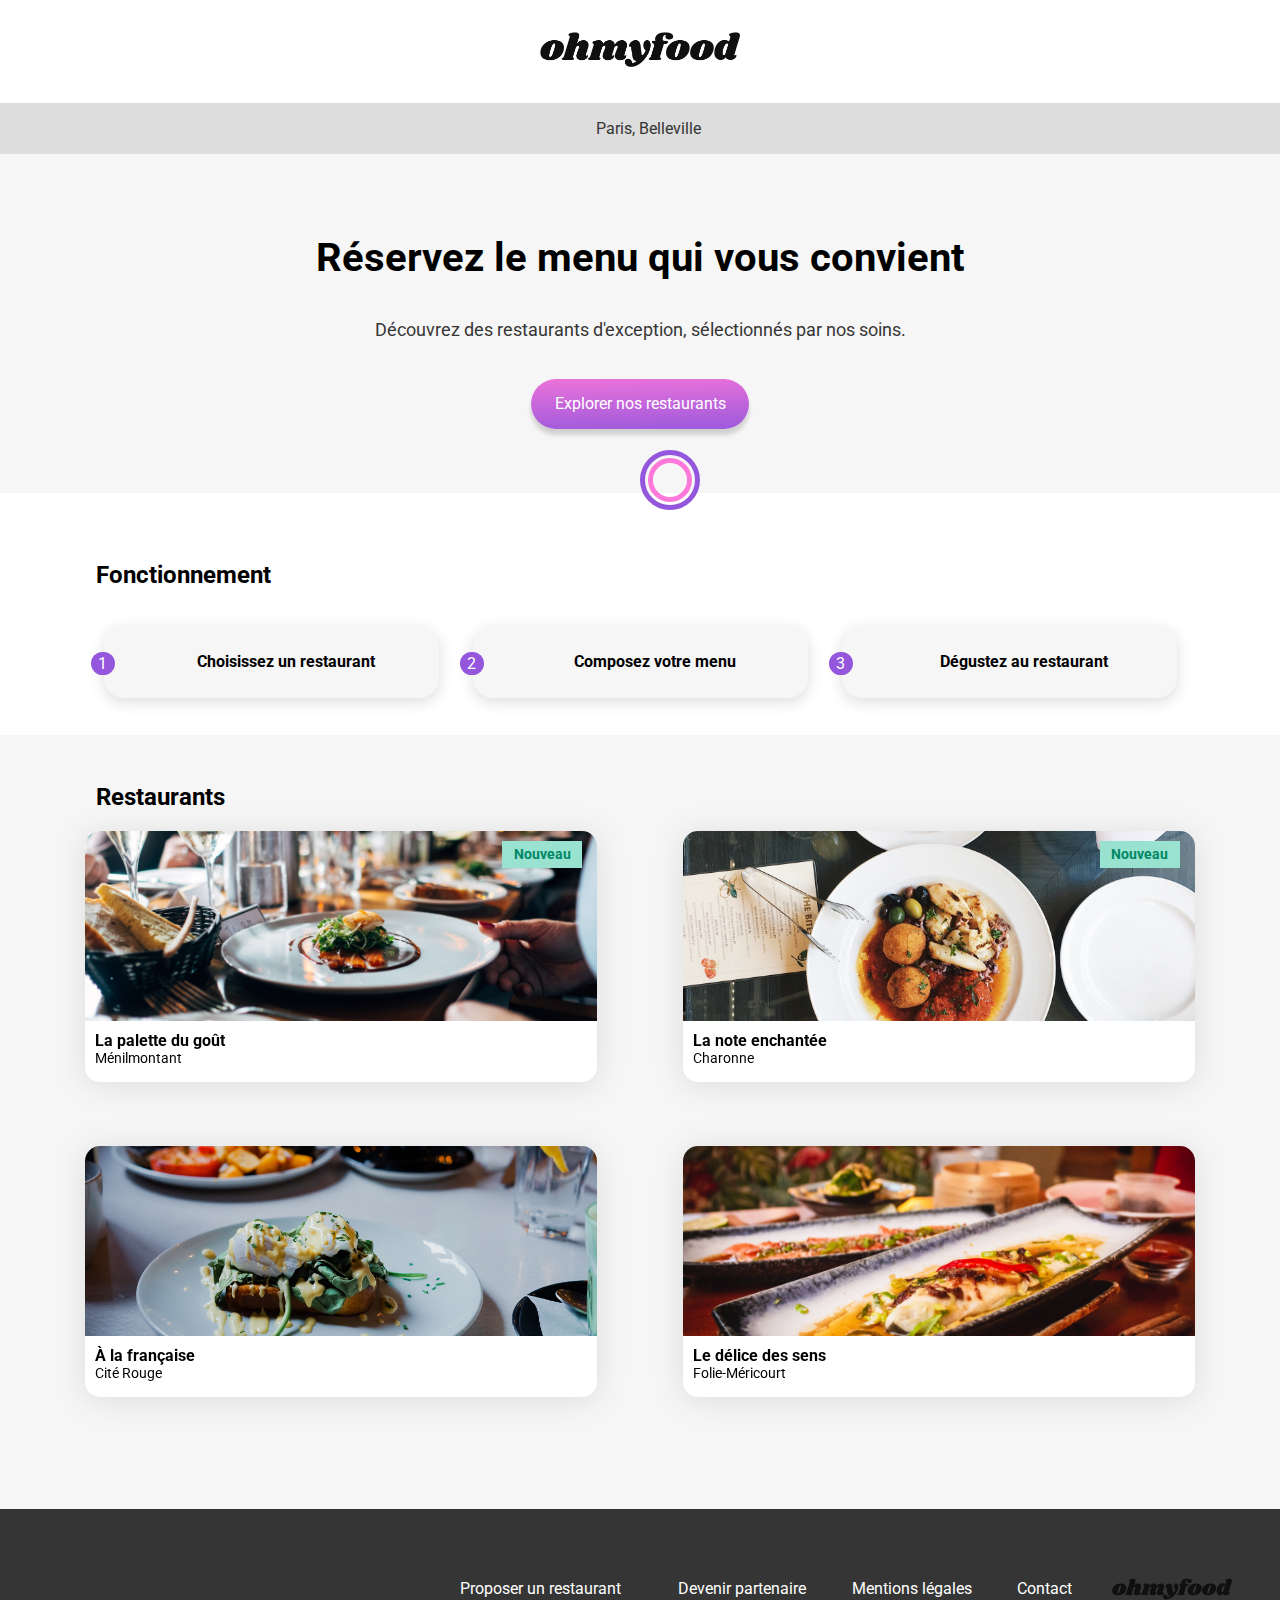
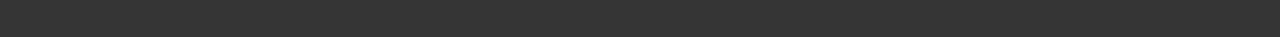
==== commit 4d118bcf: "add animation loader" ====
--- a/index.html
+++ b/index.html
@@ -12,158 +12,157 @@
     <title>Ohmyfood</title>
 </head>
 <body>
+   
+    <div class="container-loader">
+        <div class="loader"></div>
+    </div>
+
+    <div class="wrap">
+        <!--Header-->
+        <header>
+            <!--Div avec logo + location-->
+            <div class="container-header">
+                <img src="images/logo/ohmyfood.png" alt="logo du site">
+                <div class="location">
+                    <i class="fa-solid fa-location-dot"></i>
+                    <p>Paris, Belleville</p>
+                </div>
+            </div>
+
+            <!--Resume-->
+            <div class="content-resume">
+                <h2>Réservez le menu qui vous convient</h2>
+                <p>Découvrez des restaurants d'exception, sélectionnés par nos soins.</p>
+                <button class="btn">Explorer nos restaurants</button>
+            </div>
+        </header>
+
+        <!--Main avec section Fonctionnement + Card restau-->
+        <main>
+            <!--Fonctionnement-->
+            <section>
+                <h2 class="section-title">Fonctionnement</h2>
+
+                <div class="container-card">
+                    <article class="function-card">
+                        <p class="function-card-number">1</p>
+                        <i class="fa-solid fa-mobile-screen-button"></i>
+                        <p class="function-card-title">Choisissez un restaurant</p>
+                    </article>
+
+                    <article class="function-card">
+                        <p class="function-card-number">2</p>
+                        <i class="fa-solid fa-list-ul"></i>
+                        <p class="function-card-title">Composez votre menu</p>
+                    </article>
+
+                    <article class="function-card">
+                        <p class="function-card-number">3</p>
+                        <i class="fa-solid fa-store"></i>
+                        <p class="function-card-title">Dégustez au restaurant</p>
+                    </article>
+                </div>
+            </section>
 
 
+            <!--Card des restaurants-->
 
-<!--Header-->
-    <header>
-        <!--Div avec logo + location-->
-        <div class="container-header">
-            <img src="images/logo/ohmyfood.png" alt="logo du site">
-            <div class="location">
-                <i class="fa-solid fa-location-dot"></i>
-                <p>Paris, Belleville</p>
-            </div>
-        </div>
+            <section class="container-card-restaurant">
+                <h2 class="section-title">Restaurants</h2>
 
-        <!--Resume-->
-        <div class="content-resume">
-            <h2>Réservez le menu qui vous convient</h2>
-            <p>Découvrez des restaurants d'exception, sélectionnés par nos soins.</p>
-            <button class="btn">Explorer nos restaurants</button>
-        </div>
-    </header>
+                <div class="container-restaurant">
+                    <a href="restau1.html">
+                        <article class="restaurant-card">
+                            <img src="images/restaurants/jay-wennington-N_Y88TWmGwA-unsplash.jpg" alt="image du restaurant">
+                            <div class="tag">
+                                <p>Nouveau</p>
+                            </div>
+                            <div class="card-content">
+                                <div>
+                                    <h3>La palette du goût</h3>
+                                    <p>Ménilmontant</p>
+                                </div>
+                                <div class="content-icon">
+                                    <i class="fa-regular fa-heart"></i>
+                                </div>
+                            </div>
+                        </article>
+                    </a>
 
-    <!--Main avec section Fonctionnement + Card restau-->
-    <main>
-        <!--Fonctionnement-->
-        <section>
-            <h2 class="section-title">Fonctionnement</h2>
+                    <a href="restau2.html">
+                        <article class="restaurant-card">
+                            <img src="images/restaurants/stil-u2Lp8tXIcjw-unsplash.jpg" alt="image du restaurant">
+                            <div class="tag">
+                                <p>Nouveau</p>
+                            </div>
+                            <div class="card-content">
+                                <div>
+                                    <h3>La note enchantée</h3>
+                                    <p>Charonne</p>
+                                </div>
+                                <div class="content-icon">
+                                    <i class="fa-regular fa-heart"></i>
+                                </div>
+                            </div>
+                        </article>
+                    </a>
 
-            <div class="container-card">
-                <article class="function-card">
-                    <p class="function-card-number">1</p>
-                    <i class="fa-solid fa-mobile-screen-button"></i>
-                    <p class="function-card-title">Choisissez un restaurant</p>
-                </article>
+                    <a href="restau3.html">
+                        <article class="restaurant-card">
+                            <img src="images/restaurants/toa-heftiba-DQKerTsQwi0-unsplash.jpg" alt="image du restaurant">
+                            <div class="card-content">
+                                <div>
+                                    <h3>À la française</h3>
+                                    <p>Cité Rouge</p>
+                                </div>
+                                <div class="content-icon">
+                                    <i class="fa-regular fa-heart"></i>
+                                </div>
+                            </div>
+                        </article>
+                    </a>
 
-                <article class="function-card">
-                    <p class="function-card-number">2</p>
-                    <i class="fa-solid fa-list-ul"></i>
-                    <p class="function-card-title">Composez votre menu</p>
-                </article>
+                    <a href="restau4.html">
+                        <article class="restaurant-card">
+                            <img src="images/restaurants/louis-hansel-shotsoflouis-qNBGVyOCY8Q-unsplash.jpg" alt="image du restaurant">
+                            <div class="card-content">
+                                <div>
+                                    <h3>Le délice des sens</h3>
+                                    <p>Folie-Méricourt</p>
+                                </div>
+                                <div class="content-icon">
+                                    <i class="fa-regular fa-heart"></i>
+                                </div>
+                            </div>
+                        </article>
+                    </a>
+                </div>
 
-                <article class="function-card">
-                    <p class="function-card-number">3</p>
-                    <i class="fa-solid fa-store"></i>
-                    <p class="function-card-title">Dégustez au restaurant</p>
-                </article>
-            </div>
-        </section>
+            </section>
+        </main>
 
+        <!--Footer-->
+        <footer class="footer">
 
-        <!--Card des restaurants-->
-
-        <section class="container-card-restaurant">
-            <h2 class="section-title">Restaurants</h2>
-
-            <div class="container-restaurant">
-                <a href="restau1.html">
-                    <article class="restaurant-card">
-                        <img src="images/restaurants/jay-wennington-N_Y88TWmGwA-unsplash.jpg" alt="image du restaurant">
-                        <div class="tag">
-                            <p>Nouveau</p>
-                        </div>
-                        <div class="card-content">
-                            <div>
-                                <h3>La palette du goût</h3>
-                                <p>Ménilmontant</p>
-                            </div>
-                            <div class="content-icon">
-                                <i class="fa-regular fa-heart"></i>
-                            </div>
-                        </div>
-                    </article>
-                </a>
-
-                <a href="restau2.html">
-                    <article class="restaurant-card">
-                        <img src="images/restaurants/stil-u2Lp8tXIcjw-unsplash.jpg" alt="image du restaurant">
-                        <div class="tag">
-                            <p>Nouveau</p>
-                        </div>
-                        <div class="card-content">
-                            <div>
-                                <h3>La note enchantée</h3>
-                                <p>Charonne</p>
-                            </div>
-                            <div class="content-icon">
-                                <i class="fa-regular fa-heart"></i>
-                            </div>
-                        </div>
-                    </article>
-                </a>
-
-                <a href="restau3.html">
-                    <article class="restaurant-card">
-                        <img src="images/restaurants/toa-heftiba-DQKerTsQwi0-unsplash.jpg" alt="image du restaurant">
-                        <div class="card-content">
-                            <div>
-                                <h3>À la française</h3>
-                                <p>Cité Rouge</p>
-                            </div>
-                            <div class="content-icon">
-                                <i class="fa-regular fa-heart"></i>
-                            </div>
-                        </div>
-                    </article>
-                </a>
-
-                <a href="restau4.html">
-                    <article class="restaurant-card">
-                        <img src="images/restaurants/louis-hansel-shotsoflouis-qNBGVyOCY8Q-unsplash.jpg" alt="image du restaurant">
-                        <div class="card-content">
-                            <div>
-                                <h3>Le délice des sens</h3>
-                                <p>Folie-Méricourt</p>
-                            </div>
-                            <div class="content-icon">
-                                <i class="fa-regular fa-heart"></i>
-                            </div>
-                        </div>
-                    </article>
-                </a>
+            <div class="footer-img">
+                <img src="images/logo/ohmyfood@2x.svg" alt="logo du site">
             </div>
 
-        </section>
-    </main>
-
-
-
-        <!--Footer-->
-    <footer class="footer">
-
-        <div class="footer-img">
-            <img src="images/logo/ohmyfood@2x.svg" alt="logo du site">
-        </div>
-
-        <div class="container-list">
-            <ul>
-                <li class="footer-list">
-                    <i class="fa-solid fa-utensils"></i>
-                    <p>Proposer un restaurant</p>
-                </li>
-                <li class="footer-list">
-                    <i class="fa-solid fa-handshake"></i>
-                    <p>Devenir partenaire</p>
-                </li>
-                <li class="footer-list">Mentions légales</li>
-                <!--Mailto ?-->
-                <li class="footer-list">Contact</li>
-            </ul>
-        </div>
-    </footer>
-
-    
+            <div class="container-list">
+                <ul>
+                    <li class="footer-list">
+                        <i class="fa-solid fa-utensils"></i>
+                        <p>Proposer un restaurant</p>
+                    </li>
+                    <li class="footer-list">
+                        <i class="fa-solid fa-handshake"></i>
+                        <p>Devenir partenaire</p>
+                    </li>
+                    <li class="footer-list">Mentions légales</li>
+                    <li class="footer-list"><a href="mailto:ohmyfood@contact.com">Contact</a></li>
+                </ul>
+            </div>
+        </footer>
+    </div>
 </body>
 </html>--- a/style.css
+++ b/style.css
@@ -1,4 +1,79 @@
 /********* General **********/
+.loader {
+  width: 60px;
+  height: 60px;
+  border-radius: 50%;
+  position: relative;
+  animation: rotate 1s linear infinite;
+}
+
+.loader::before, .loader::after {
+  content: "";
+  box-sizing: border-box;
+  position: absolute;
+  inset: 0px;
+  border-radius: 50%;
+  border: 5px solid #9356DC;
+  animation: prixClipFix 2s linear infinite;
+}
+
+.loader::after {
+  inset: 8px;
+  transform: rotate3d(90, 90, 0, 180deg);
+  border-color: #FF79DA;
+}
+
+@keyframes rotate {
+  0% {
+    transform: rotate(0deg);
+  }
+  100% {
+    transform: rotate(360deg);
+  }
+}
+@keyframes prixClipFix {
+  0% {
+    clip-path: polygon(50% 50%, 0 0, 0 0, 0 0, 0 0, 0 0);
+  }
+  50% {
+    clip-path: polygon(50% 50%, 0 0, 100% 0, 100% 0, 100% 0, 100% 0);
+  }
+  75%, 100% {
+    clip-path: polygon(50% 50%, 0 0, 100% 0, 100% 100%, 100% 100%, 100% 100%);
+  }
+}
+.wrap {
+  animation: wrap 3s 2s backwards;
+}
+
+@keyframes wrap {
+  0% {
+    transform: translateX(-2000px);
+    opacity: 0;
+  }
+  50% {
+    opacity: 0.5;
+  }
+  100% {
+    transform: translateX(0);
+    opacity: 1;
+  }
+}
+.container-loader {
+  position: absolute;
+  left: 50%;
+  top: 50%;
+  animation: container-loader 4s 1s forwards;
+}
+
+@keyframes container-loader {
+  50% {
+    transform: translateX(0);
+  }
+  100% {
+    transform: translateX(2000px);
+  }
+}
 body {
   margin: 0;
 }
@@ -74,12 +149,18 @@
   border: none;
   font-size: 1em;
   box-shadow: 0px 6px 4px 0px #d0d0d0;
+  transition-duration: 400ms;
   /***Responsive Desktop & Tablette***/
 }
 @media screen and (min-width: 1024px) and (min-width: 768px) {
   .btn {
     margin-top: 1em;
   }
+}
+.btn:hover {
+  opacity: 0.8;
+  box-shadow: 0px 6px 8px 0px #777777;
+  cursor: pointer;
 }
 
 /***********Main*************/
@@ -304,6 +385,9 @@
   padding-left: 12px;
   margin: 0;
 }
+.footer-list a {
+  color: white;
+}
 
 @media screen and (min-width: 768px) {
   .container-list {
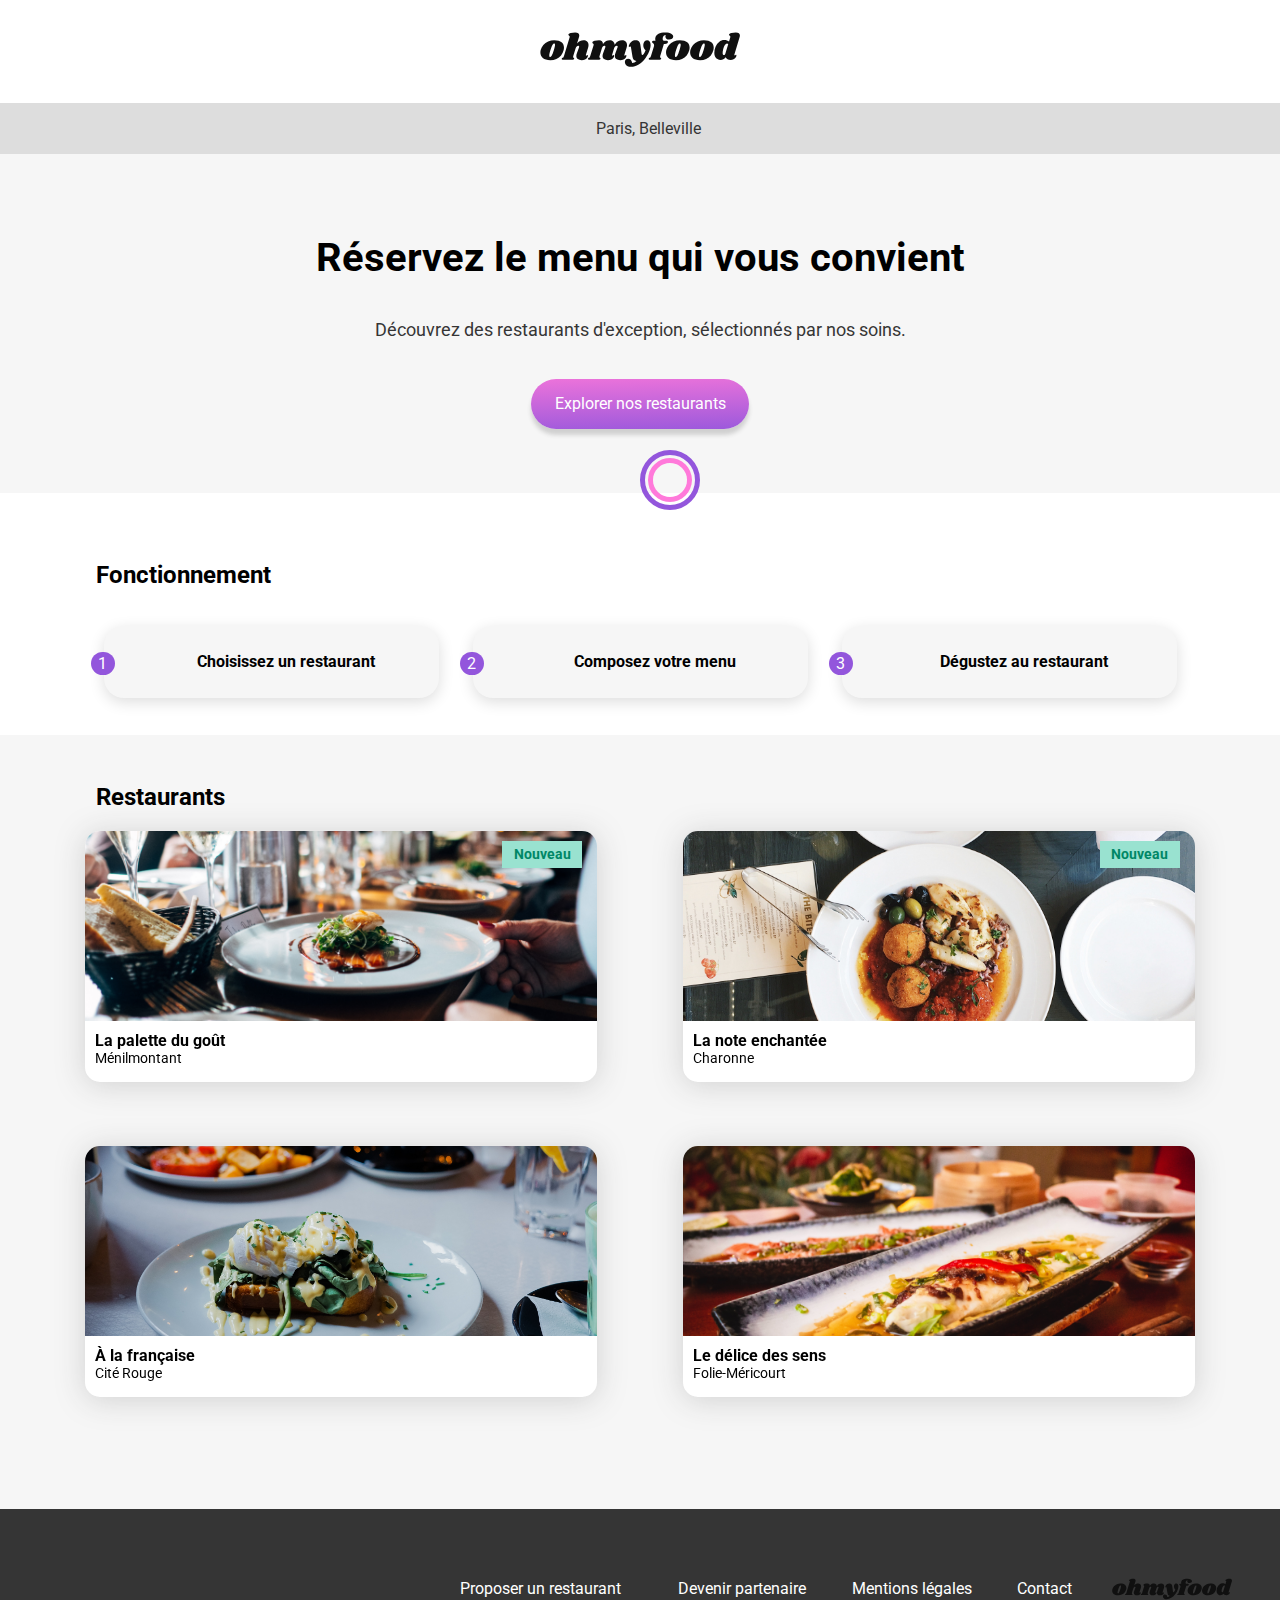
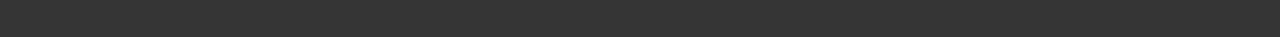
==== commit e307d703: "refacto css" ====
--- a/index.html
+++ b/index.html
@@ -3,7 +3,7 @@
 <head>
     <meta charset="UTF-8">
     <meta name="viewport" content="width=device-width, initial-scale=1.0">
-    <link rel="stylesheet" href="style.css">
+    <link rel="stylesheet" href="assets/css/style.css">
     <link rel="stylesheet" href="https://cdnjs.cloudflare.com/ajax/libs/font-awesome/6.2.1/css/all.min.css"
     integrity="sha512-MV7K8+y+gLIBoVD59lQIYicR65iaqukzvf/nwasF0nqhPay5w/9lJmVM2hMDcnK1OnMGCdVK+iQrJ7lzPJQd1w=="
     crossorigin="anonymous" referrerpolicy="no-referrer" />
@@ -22,7 +22,7 @@
         <header>
             <!--Div avec logo + location-->
             <div class="container-header">
-                <img src="images/logo/ohmyfood.png" alt="logo du site">
+                <img src="assets/images/logo/ohmyfood@2x.svg" alt="logo du site">
                 <div class="location">
                     <i class="fa-solid fa-location-dot"></i>
                     <p>Paris, Belleville</p>
@@ -73,7 +73,7 @@
                 <div class="container-restaurant">
                     <a href="restau1.html">
                         <article class="restaurant-card">
-                            <img src="images/restaurants/jay-wennington-N_Y88TWmGwA-unsplash.jpg" alt="image du restaurant">
+                            <img src="assets/images/restaurants/jay-wennington-N_Y88TWmGwA-unsplash.jpg" alt="image du restaurant">
                             <div class="tag">
                                 <p>Nouveau</p>
                             </div>
@@ -82,16 +82,17 @@
                                     <h3>La palette du goût</h3>
                                     <p>Ménilmontant</p>
                                 </div>
-                                <div class="content-icon">
-                                    <i class="fa-regular fa-heart"></i>
-                                </div>
+                                <button>
+                                    <i class="fa-solid fa-heart solid"></i>
+                                    <i class="fa-regular fa-heart normal"></i>
+                                </button>
                             </div>
                         </article>
                     </a>
 
                     <a href="restau2.html">
                         <article class="restaurant-card">
-                            <img src="images/restaurants/stil-u2Lp8tXIcjw-unsplash.jpg" alt="image du restaurant">
+                            <img src="assets/images/restaurants/stil-u2Lp8tXIcjw-unsplash.jpg" alt="image du restaurant">
                             <div class="tag">
                                 <p>Nouveau</p>
                             </div>
@@ -100,39 +101,42 @@
                                     <h3>La note enchantée</h3>
                                     <p>Charonne</p>
                                 </div>
-                                <div class="content-icon">
-                                    <i class="fa-regular fa-heart"></i>
-                                </div>
+                                <button>
+                                    <i class="fa-solid fa-heart solid"></i>
+                                    <i class="fa-regular fa-heart normal"></i>
+                                </button>
                             </div>
                         </article>
                     </a>
 
                     <a href="restau3.html">
                         <article class="restaurant-card">
-                            <img src="images/restaurants/toa-heftiba-DQKerTsQwi0-unsplash.jpg" alt="image du restaurant">
+                            <img src="assets/images/restaurants/toa-heftiba-DQKerTsQwi0-unsplash.jpg" alt="image du restaurant">
                             <div class="card-content">
                                 <div>
                                     <h3>À la française</h3>
                                     <p>Cité Rouge</p>
                                 </div>
-                                <div class="content-icon">
-                                    <i class="fa-regular fa-heart"></i>
-                                </div>
+                                <button>
+                                    <i class="fa-solid fa-heart solid"></i>
+                                    <i class="fa-regular fa-heart normal"></i>
+                                </button>
                             </div>
                         </article>
                     </a>
 
                     <a href="restau4.html">
                         <article class="restaurant-card">
-                            <img src="images/restaurants/louis-hansel-shotsoflouis-qNBGVyOCY8Q-unsplash.jpg" alt="image du restaurant">
+                            <img src="assets/images/restaurants/louis-hansel-shotsoflouis-qNBGVyOCY8Q-unsplash.jpg" alt="image du restaurant">
                             <div class="card-content">
                                 <div>
                                     <h3>Le délice des sens</h3>
                                     <p>Folie-Méricourt</p>
                                 </div>
-                                <div class="content-icon">
-                                    <i class="fa-regular fa-heart"></i>
-                                </div>
+                                <button>
+                                    <i class="fa-solid fa-heart solid"></i>
+                                    <i class="fa-regular fa-heart normal"></i>
+                                </button>
                             </div>
                         </article>
                     </a>
@@ -145,7 +149,7 @@
         <footer class="footer">
 
             <div class="footer-img">
-                <img src="images/logo/ohmyfood@2x.svg" alt="logo du site">
+                <img src="assets/images/logo/ohmyfood@2x.svg" alt="logo du site">
             </div>
 
             <div class="container-list">
--- a/assets/css/style.css
+++ b/assets/css/style.css
@@ -0,0 +1,441 @@
+/********* General **********/
+/***** Variables ******/
+.container-loader {
+  position: absolute;
+  left: 50%;
+  top: 50%;
+  animation: container-loader 4s 1s forwards;
+}
+.container-loader .loader {
+  width: 60px;
+  height: 60px;
+  border-radius: 50%;
+  position: relative;
+  animation: rotate 1s linear infinite;
+}
+.container-loader .loader::before, .container-loader .loader::after {
+  content: "";
+  box-sizing: border-box;
+  position: absolute;
+  inset: 0px;
+  border-radius: 50%;
+  border: 5px solid #9356DC;
+  animation: prixClipFix 2s linear infinite;
+}
+.container-loader .loader::after {
+  inset: 8px;
+  transform: rotate3d(90, 90, 0, 180deg);
+  border-color: #FF79DA;
+}
+
+.wrap {
+  animation: wrap 3s 2s backwards;
+}
+
+body {
+  margin: 0;
+}
+
+* {
+  font-family: "Roboto", sans-serif;
+}
+
+a {
+  text-decoration: none;
+  color: black;
+}
+
+li {
+  list-style: none;
+}
+
+/***** Animations ******/
+@keyframes container-loader {
+  0%, 50% {
+    transform: translateX(0);
+  }
+  100% {
+    transform: translateX(2000px);
+    opacity: 0;
+  }
+}
+@keyframes wrap {
+  0% {
+    transform: translateX(-2000px);
+    opacity: 0;
+  }
+  50% {
+    opacity: 0.5;
+  }
+  100% {
+    transform: translateX(0);
+    opacity: 1;
+  }
+}
+@keyframes rotate {
+  0% {
+    transform: rotate(0deg);
+  }
+  100% {
+    transform: rotate(360deg);
+  }
+}
+@keyframes prixClipFix {
+  0% {
+    clip-path: polygon(50% 50%, 0 0, 0 0, 0 0, 0 0, 0 0);
+  }
+  50% {
+    clip-path: polygon(50% 50%, 0 0, 100% 0, 100% 0, 100% 0, 100% 0);
+  }
+  75%, 100% {
+    clip-path: polygon(50% 50%, 0 0, 100% 0, 100% 100%, 100% 100%, 100% 100%);
+  }
+}
+@keyframes color-border {
+  0% {
+    opacity: 0;
+  }
+  25% {
+    opacity: 0.5;
+  }
+  100% {
+    opacity: 1;
+    background: -webkit-linear-gradient(193.33deg, #9356DC -11.44%, #FF79DA 123.93%);
+    -webkit-background-clip: text;
+    -webkit-text-fill-color: transparent;
+  }
+}
+@keyframes transition-heart {
+  0%, 25% {
+    transform: scaleY(0);
+    opacity: 0;
+  }
+  50%, 75% {
+    opacity: 0.7;
+  }
+  100% {
+    opacity: 1;
+    background: -webkit-linear-gradient(193.33deg, #9356DC -11.44%, #FF79DA 123.93%);
+    -webkit-background-clip: text;
+    -webkit-text-fill-color: transparent;
+    transform: scaleY(1);
+  }
+}
+/***********Header*************/
+.container-header {
+  text-align: center;
+  margin-top: 2em;
+}
+.container-header img {
+  width: 200px;
+}
+@media screen and (min-width: 1024px) {
+  .container-header img {
+    margin-bottom: 2em;
+  }
+}
+
+.location {
+  display: flex;
+  align-items: center;
+  background-color: #dddddd;
+  color: #353535;
+  justify-content: center;
+}
+.location p {
+  padding-left: 1em;
+}
+
+.content-resume {
+  text-align: center;
+  background-color: #F6F6F6;
+  padding-bottom: 4em;
+}
+.content-resume h2 {
+  margin-top: 0;
+  padding-top: 2em;
+  margin-right: 1em;
+  margin-left: 1em;
+}
+@media screen and (min-width: 768px) {
+  .content-resume h2 {
+    font-size: 2.5em;
+  }
+}
+.content-resume p {
+  color: #353535;
+  font-size: 18px;
+  padding: 5px;
+}
+
+/***Componant Btn***/
+.btn {
+  width: 218px;
+  height: 50px;
+  border-radius: 25px;
+  background: linear-gradient(358.33deg, #9356DC -11.44%, #FF79DA 123.93%);
+  color: #FFFFFF;
+  border: none;
+  font-size: 1em;
+  box-shadow: 0px 6px 4px 0px #d0d0d0;
+  transition-duration: 400ms;
+  /***Responsive Desktop & Tablette***/
+}
+@media screen and (min-width: 1024px) and (min-width: 768px) {
+  .btn {
+    margin-top: 1em;
+  }
+}
+.btn:hover {
+  opacity: 0.8;
+  box-shadow: 0px 6px 8px 0px #777777;
+  cursor: pointer;
+}
+
+/***********Main*************/
+.section-title {
+  padding-top: 2em;
+  padding-left: 1em;
+}
+@media screen and (min-width: 768px) {
+  .section-title {
+    margin-left: 1em;
+  }
+}
+@media screen and (min-width: 1024px) {
+  .section-title {
+    margin-left: 3em;
+  }
+}
+
+/*********Componant Function Card*********/
+.container-card {
+  display: flex;
+  flex-wrap: wrap;
+  justify-content: center;
+}
+@media screen and (min-width: 1024px) {
+  .container-card {
+    flex-wrap: nowrap;
+  }
+}
+
+.function-card {
+  display: flex;
+  width: 335px;
+  border-radius: 20px;
+  height: 72px;
+  position: relative;
+  margin: 10px;
+  background-color: #F6F6F6;
+  box-shadow: 0px 4px 15px 0px #dddddd;
+  margin-bottom: 2em;
+}
+@media screen and (min-width: 1024px) and (min-width: 768px) {
+  .function-card {
+    margin: 17px;
+  }
+}
+.function-card-number {
+  position: absolute;
+  left: -13px;
+  top: 10px;
+  background-color: #9356DC;
+  color: #FFFFFF;
+  border-radius: 31px;
+  width: 24px;
+  text-align: center;
+  height: 21px;
+  padding-top: 2px;
+}
+.function-card i {
+  display: flex;
+  align-items: center;
+  padding-left: 29px;
+  font-size: 21px;
+  color: #909090;
+}
+.function-card-title {
+  width: 100%;
+  align-items: center;
+  display: flex;
+  justify-content: center;
+  font-weight: bold;
+}
+
+/******Componant Restaurant Card*****/
+.container-restaurant {
+  display: flex;
+  flex-wrap: wrap;
+  justify-content: center;
+}
+@media screen and (min-width: 768px) {
+  .container-restaurant {
+    justify-content: space-evenly;
+  }
+  .container-restaurant a {
+    width: 40%;
+  }
+}
+
+.container-card-restaurant {
+  background-color: #F6F6F6;
+  padding-bottom: 3em;
+}
+
+.restaurant-card {
+  height: 251px;
+  width: 340px;
+  display: flex;
+  flex-direction: column;
+  border-radius: 15px;
+  filter: drop-shadow(0px 3px 15px #d0d0d0);
+  background-color: #FFFFFF;
+  margin-bottom: 1em;
+}
+@media screen and (min-width: 768px) {
+  .restaurant-card {
+    width: 100%;
+    margin-bottom: 4em;
+  }
+}
+.restaurant-card img {
+  width: 100%;
+  height: 76%;
+  border-top-left-radius: 15px;
+  border-top-right-radius: 15px;
+  object-fit: cover;
+}
+
+.tag {
+  position: absolute;
+  right: 15px;
+  top: 10px;
+  background-color: #99E2D0;
+  width: 80px;
+  height: 22px;
+  font-size: 14px;
+  text-align: center;
+  padding-top: 5px;
+}
+.tag p {
+  margin: 0;
+  color: #008766;
+  font-weight: bold;
+}
+
+.card-content {
+  padding-left: 10px;
+  padding-right: 15px;
+  display: flex;
+  justify-content: space-between;
+}
+.card-content h3 {
+  margin: 0;
+  font-size: 16px;
+  margin-top: 10px;
+}
+.card-content p {
+  margin: 0;
+  font-size: 14px;
+}
+
+button {
+  background: none;
+  border: none;
+  position: relative;
+}
+button .fa-heart {
+  font-size: 22px;
+}
+button .solid {
+  opacity: 0;
+  position: absolute;
+  top: 11px;
+  right: 11px;
+}
+button .normal {
+  margin: 5px;
+}
+button:focus .solid, button:hover .solid {
+  animation: transition-heart 1s forwards;
+  transform-origin: bottom;
+}
+button:focus .normal, button:hover .normal {
+  animation: color-border 1s forwards;
+  transform-origin: bottom;
+}
+
+/****Footer *****/
+.footer {
+  background-color: #353535;
+  color: #FFFFFF;
+  padding-bottom: 1em;
+}
+@media screen and (min-width: 768px) {
+  .footer {
+    margin-top: 0;
+    padding-top: 3em;
+    display: flex;
+    flex-direction: row-reverse;
+  }
+}
+@media screen and (min-width: 768px) {
+  .footer-img {
+    display: flex;
+  }
+}
+.footer img {
+  width: 120px;
+  padding-left: 2.5em;
+  fill: #FFFFFF;
+  padding-top: 2em;
+}
+@media screen and (min-width: 768px) {
+  .footer img {
+    padding-top: 0;
+    padding-right: 1em;
+    display: flex;
+  }
+}
+@media screen and (min-width: 1024px) {
+  .footer img {
+    padding-right: 3em;
+  }
+}
+@media screen and (min-width: 768px) {
+  .footer ul {
+    display: flex;
+    justify-content: space-between;
+    padding: 0;
+    padding-left: 1em;
+  }
+}
+.footer-list {
+  display: flex;
+  line-height: 2em;
+  align-items: center;
+}
+.footer-list i {
+  font-size: 13px;
+}
+.footer-list p {
+  padding-left: 12px;
+  margin: 0;
+}
+.footer-list a {
+  color: #FFFFFF;
+}
+
+@media screen and (min-width: 768px) {
+  .container-list {
+    width: 100%;
+  }
+}
+@media screen and (min-width: 1024px) {
+  .container-list {
+    width: 50%;
+  }
+}
+
+/*# sourceMappingURL=style.css.map */
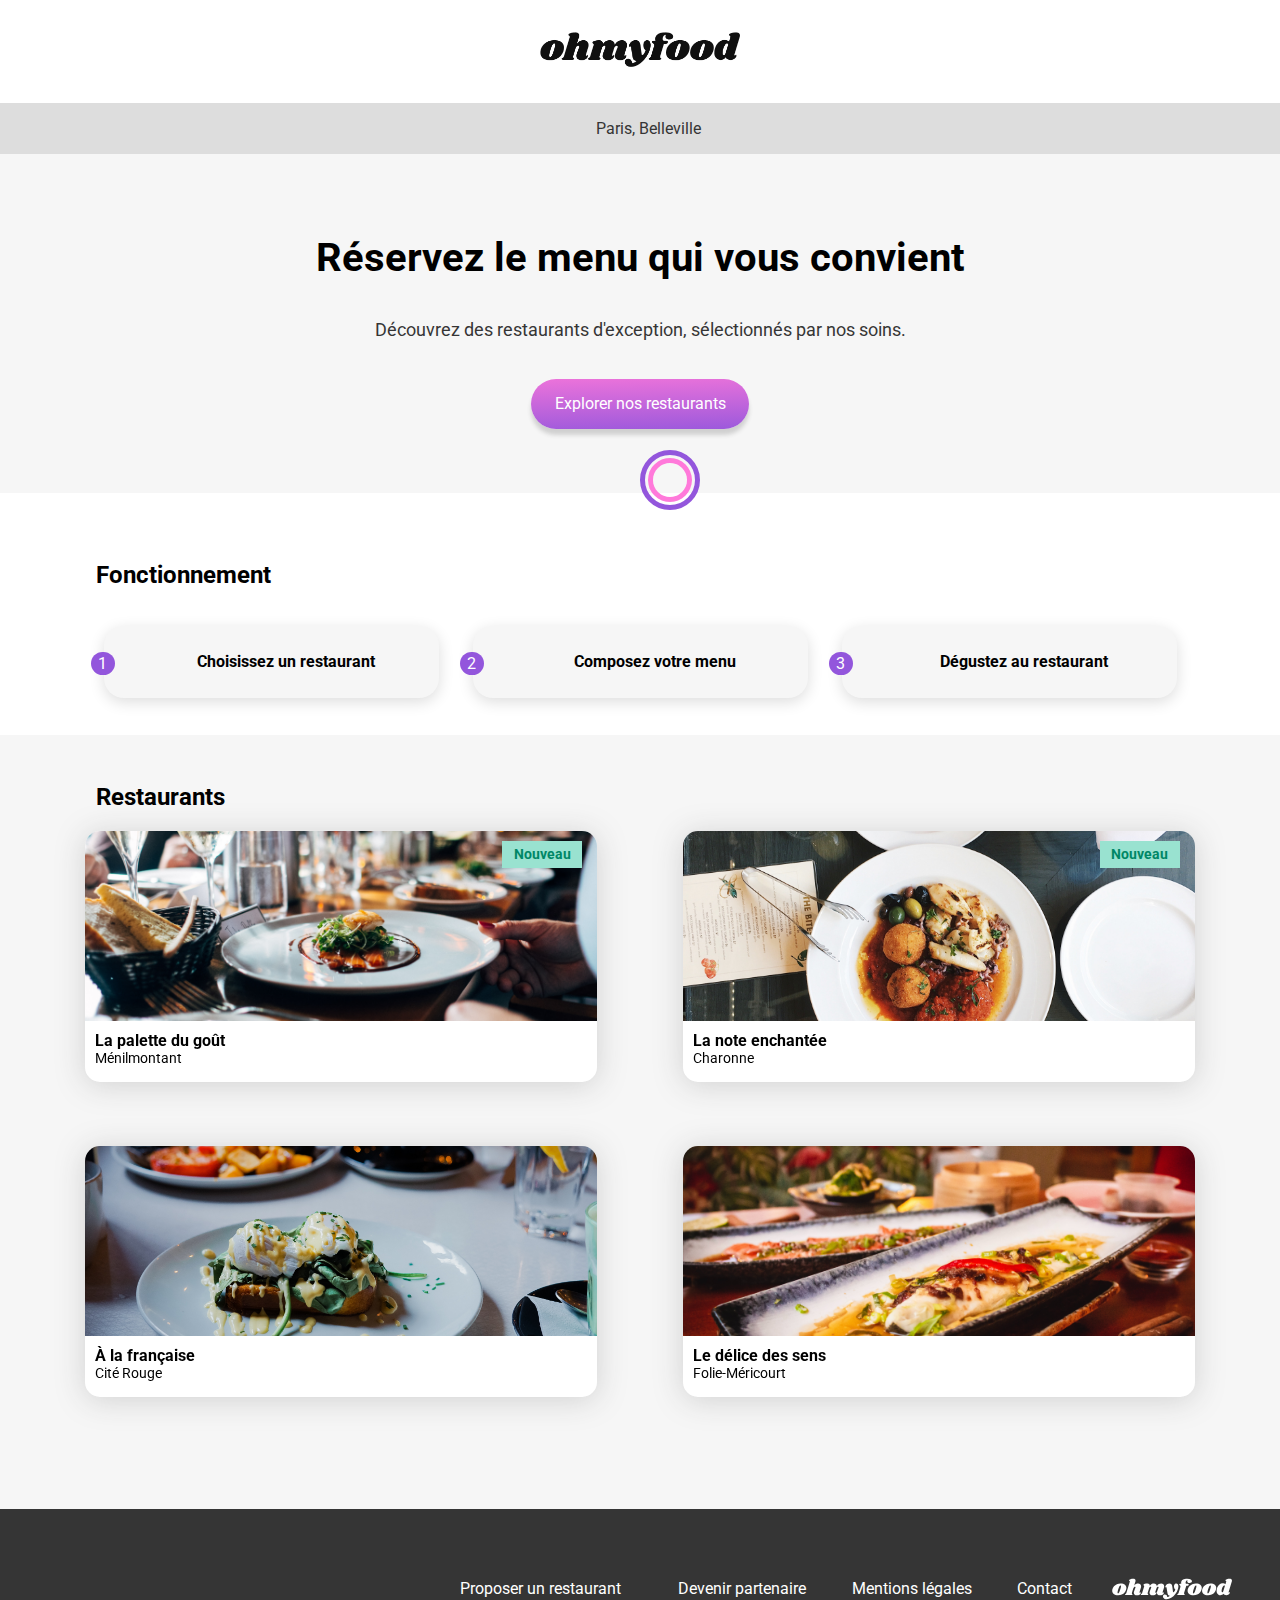
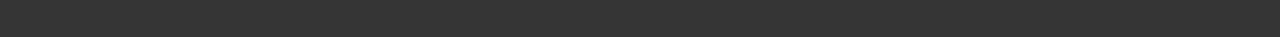
==== commit 45ecd5fe: "fix svg" ====
--- a/index.html
+++ b/index.html
@@ -22,7 +22,7 @@
         <header>
             <!--Div avec logo + location-->
             <div class="container-header">
-                <img src="assets/images/logo/ohmyfood@2x.svg" alt="logo du site">
+                <img src="assets/images/logo/ohmyfood.png" alt="logo du site">
                 <div class="location">
                     <i class="fa-solid fa-location-dot"></i>
                     <p>Paris, Belleville</p>
--- a/assets/css/style.css
+++ b/assets/css/style.css
@@ -57,6 +57,7 @@
   100% {
     transform: translateX(2000px);
     opacity: 0;
+    display: none;
   }
 }
 @keyframes wrap {
